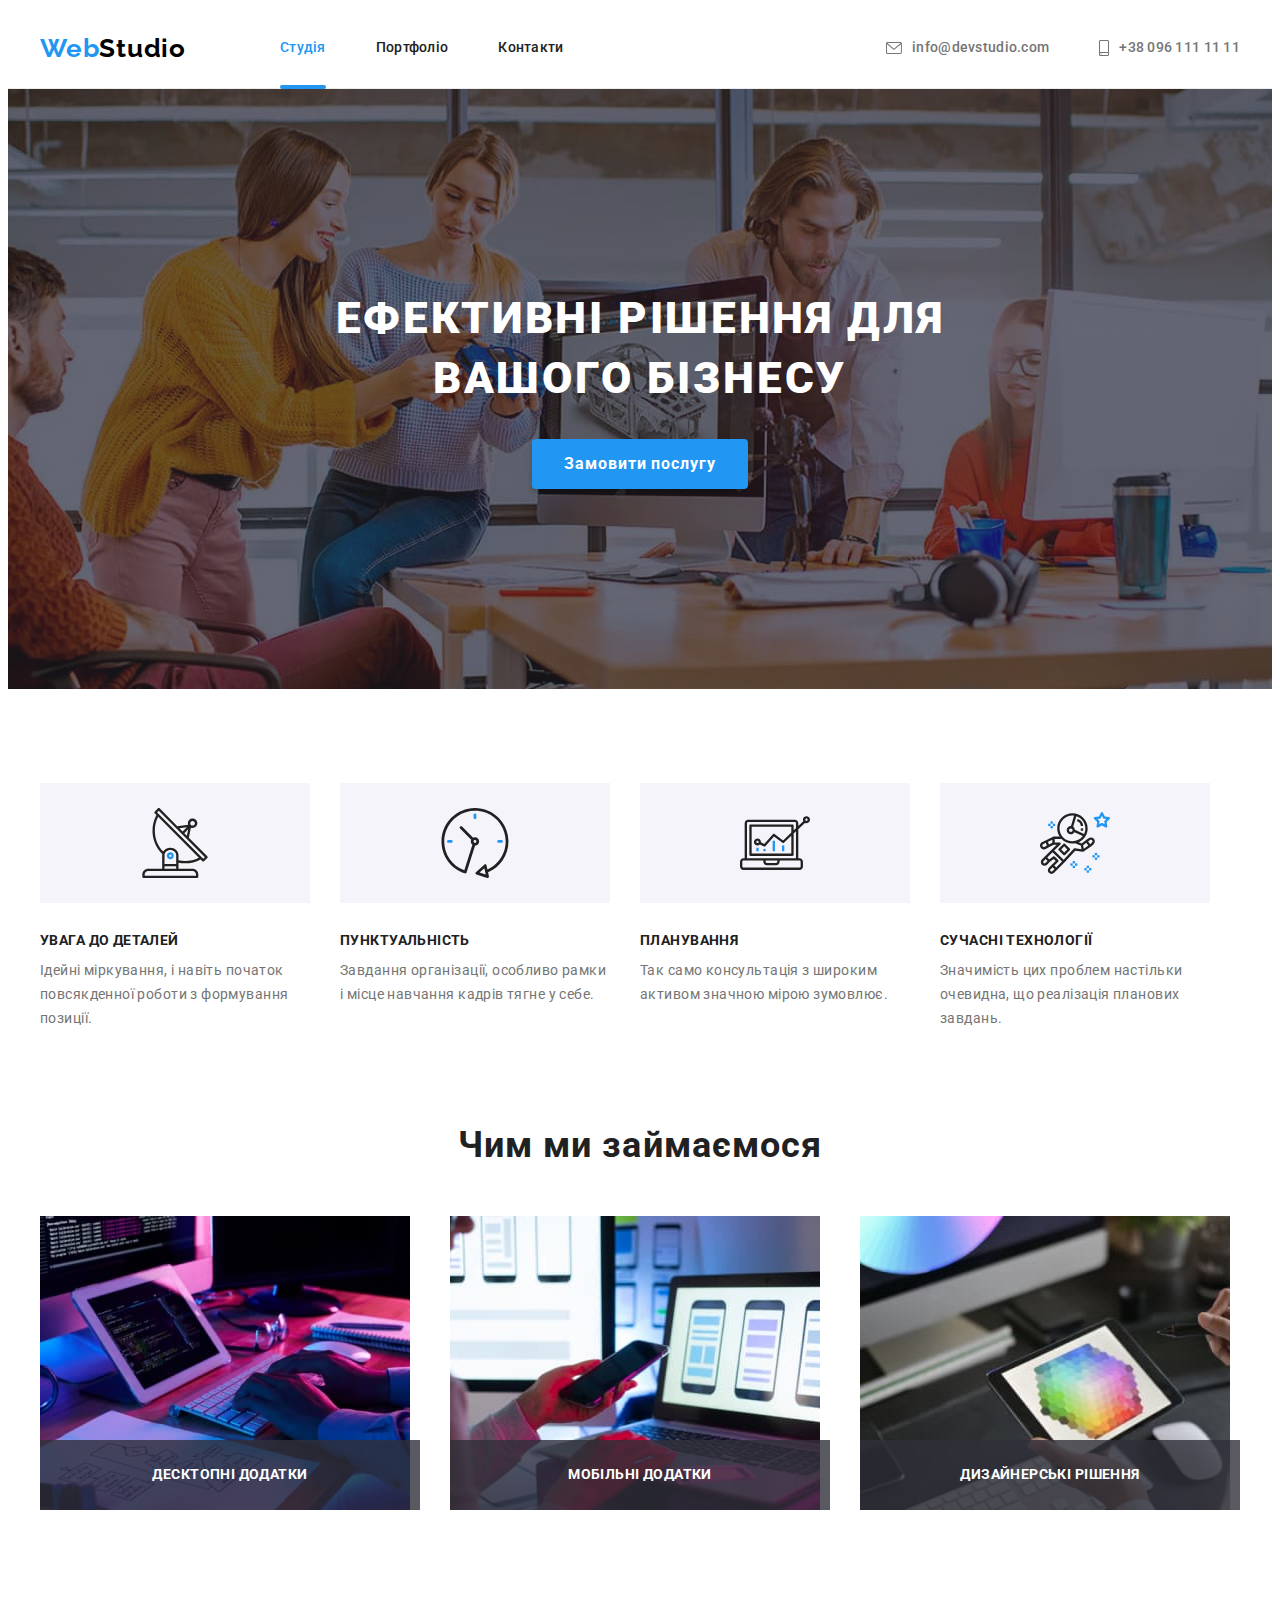
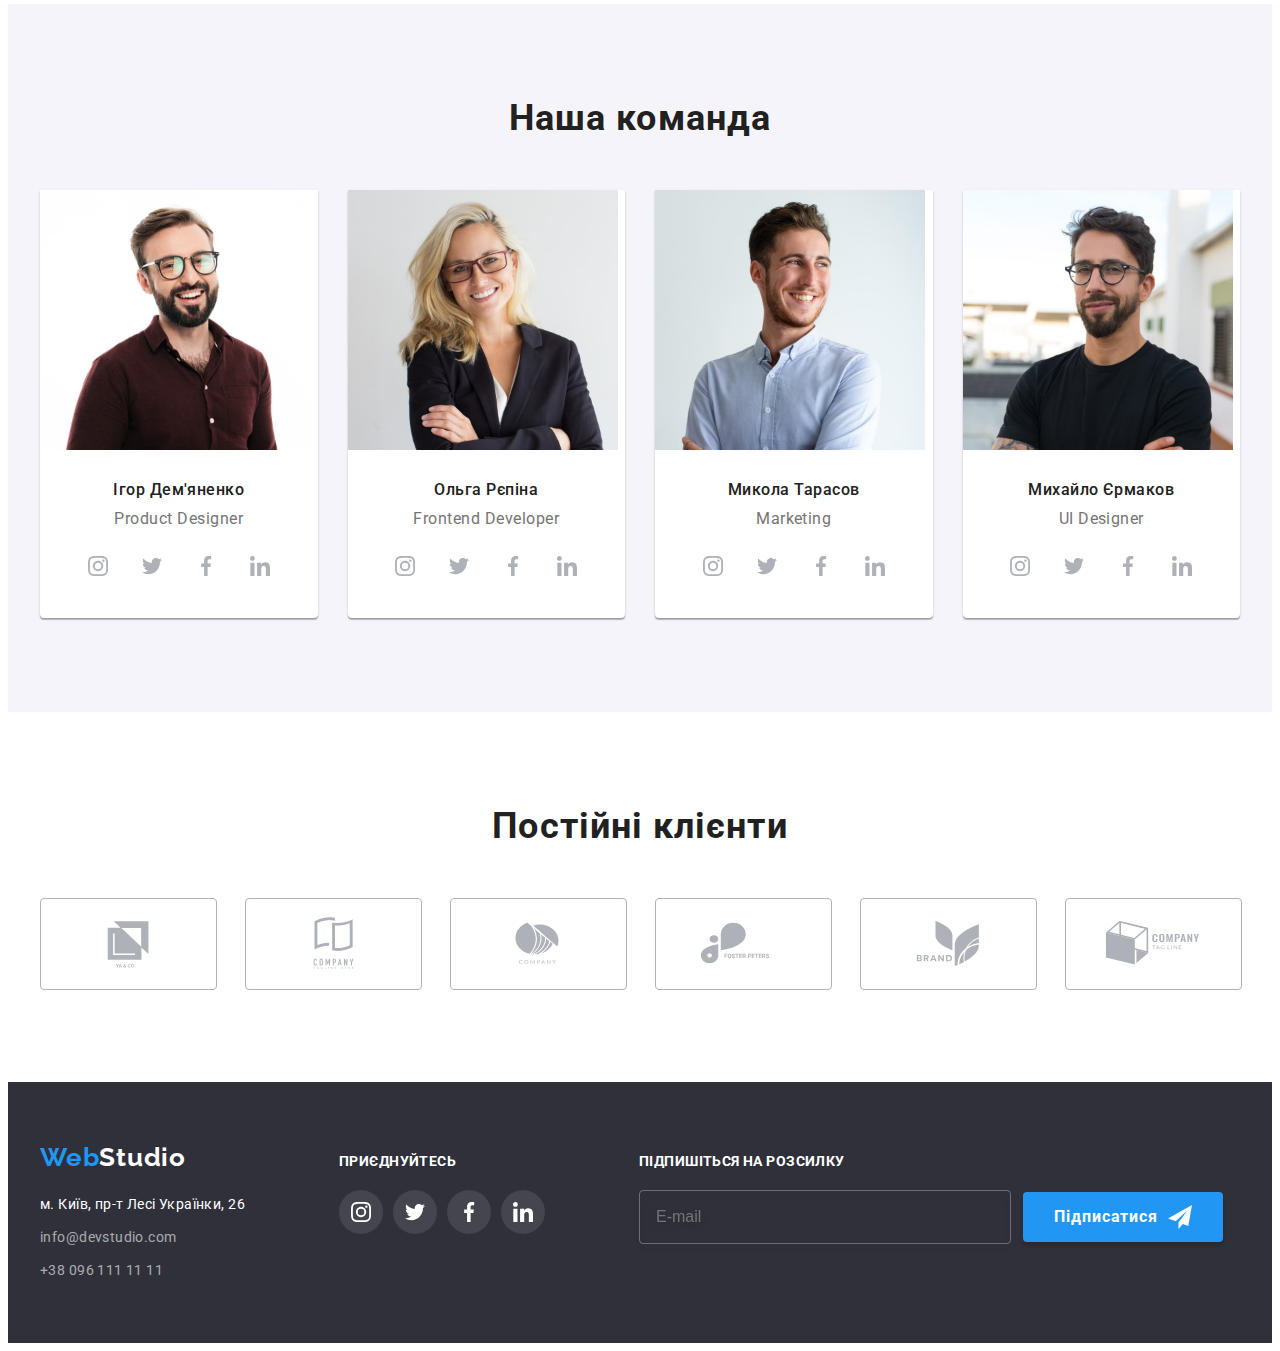
==== index.html @ 75f3b4e8 "start" ====
<!DOCTYPE html>
<html lang="uk">
<head>
    <meta charset="UTF-8">
    <meta http-equiv="X-UA-Compatible" content="IE=edge">
    <meta name="viewport" content="width=device-width, initial-scale=1.0">
    <title>Студія</title>
    <link rel="preconnect" href="https://fonts.googleapis.com">
    <link rel="preconnect" href="https://fonts.gstatic.com" crossorigin>
    <link href="https://fonts.googleapis.com/css2?family=Raleway:wght@700&family=Roboto:wght@400;500;700;900&display=swap" rel="stylesheet">
    <link rel="stylesheet" 
    href="https://cdnjs.cloudflare.com/ajax/libs/modern-normalize/1.1.0/modern-normalize.min.css" 
    integrity="sha512-wpPYUAdjBVSE4KJnH1VR1HeZfpl1ub8YT/NKx4PuQ5NmX2tKuGu6U/JRp5y+Y8XG2tV+wKQpNHVUX03MfMFn9Q==" 
    crossorigin="anonymous" 
    referrerpolicy="no-referrer">
    <!-- <link rel="stylesheet" href="./css/styles.css"> -->
    <link rel="stylesheet" href="./css/main.min.css">
</head>
<body>
    <header class="header">
        <div class="header__container container">
            <a class="header__logo logo link" href="./index.html"><span class="logo--color">Web</span>Studio</a>
            <nav>
                <ul class="navigation list">
                    <li><a class="navigation__link link current" href="./index.html">Студія</a></li>
                    <li><a class="navigation__link link" href="./portfolio.html">Портфоліо</a></li>
                    <li><a class="navigation__link link" href="#">Контакти</a></li>
                </ul>
            </nav>
            <ul class="connect list">
                <li><a class="connect__link link" href="mailto:info@devstudio.com">
                        <svg class="connect__icon" width="16" height="12"> 
                            <use href="./images/icons.svg#icon-envelope"></use> 
                        </svg> 
                    info@devstudio.com
                    </a>
                </li>
                <li><a class="connect__link link" href="tel:+380961111111">
                    <svg class="connect__icon" width="10" height="16"> 
                        <use href="./images/icons.svg#icon-smartphone"></use> 
                    </svg> 
                    +38 096 111 11 11
                    </a>
                </li>
            </ul>
        </div>
    </header>

    <main>
        <section class="hero">
            <div class="container">
                <h1 class="hero__title">Ефективні рішення для вашого бізнесу</h1>
                <button class="hero__btn btn" type="button" data-modal-open>Замовити послугу</button>
                <div class="backdrop is-hidden" data-modal>
                    <div class="modal">
                        <button class="modal__btn-close" type="button" data-modal-close>
                            <svg width="18" height="18"> 
                                <use href="./images/icons.svg#icon-close-black"></use> 
                            </svg>
                        </button>
                        <h3 class="modal__title">Залиште свої дані, ми вам передзвонимо</h3>
                        <form class="form">
                            <div class="form__field">
                                <label class="form__label" for="user-name">
                                    <span>Ім'я</span>
                                </label>
                                <div class="form__wrap">
                                    <input class="form__input" 
                                    name="user-name" 
                                    type="text"
                                    id="user-name"
                                    required>
                                    <svg class="form__icon" width="18" height="18"> 
                                        <use href="./images/icons.svg#icon-person-input"></use> 
                                    </svg>
                                </div>
                            </div>
                           <div class="form__field">
                                <label class="form__label" for="user-tel">
                                    <span>Телефон</span>
                                </label>
                                <div class="form__wrap">
                                    <input class="form__input" 
                                    name="user-tel" 
                                    type="tel"
                                    id="user-tel" 
                                    required>
                                    <svg class="form__icon" width="18" height="18"> 
                                        <use href="./images/icons.svg#icon-phone-input"></use> 
                                    </svg>
                                </div>
                           </div>
                            <div class="form__field">
                                <label class="form__label" for="user-email">
                                    <span>Пошта</span>
                                </label>
                                <div class="form__wrap">
                                    <input class="form__input" 
                                    name="user-email" 
                                    type="email"
                                    id="user-email" 
                                    required>
                                    <svg class="form__icon" width="18" height="18"> 
                                        <use href="./images/icons.svg#icon-email-input"></use> 
                                    </svg>
                                </div>
                            </div>
                            <div>
                                <label class="form__label" for="user-comment">
                                    <span>Коментар</span>
                                </label>
                                <textarea class="form__textarea" 
                                name="user-comment" 
                                id="user-comment"
                                placeholder="Введіть текст"></textarea>
                            </div>
                            <div class="checbox">
                                <input class="checbox__input visually-hidden" 
                                type="checkbox"
                                name="privacy"
                                id="privacy">
                                <label class="checkbox__text" for="privacy">
                                    <span>
                                        <svg width="16" height="15"> 
                                            <use href="./images/icons.svg#icon-check"></use> 
                                        </svg>
                                    </span>
                                    Погоджуюся з розсилкою та приймаю<a class="checkbox__text-link link" href="">Умови договору</a>
                                </label>
                            </div>
                            <button class="form__btn btn" type="submit">Відправити</button>
                        </form>
                    </div>
                </div>
            </div>
        </section>

        <section class="benefits section">
            <div class="container">
                <h2 class="visually-hidden">Наші переваги</h2>
                <ul class="benefits__list list">
                    <li class="benefits__item">
                        <div class="benefits__icon">
                            <svg width="70" height="70"> 
                                <use href="./images/icons.svg#icon-antenna"></use> 
                            </svg>
                        </div>
                        <h3 class="benefits__title">УВАГА ДО ДЕТАЛЕЙ</h3>
                        <p class="benefits__text">Ідейні міркування, і навіть початок повсякденної роботи з формування позиції.</p>
                    </li>
                    <li class="benefits__item">
                       <div class="benefits__icon">
                            <svg width="70" height="70"> 
                                <use href="./images/icons.svg#icon-clock"></use> 
                            </svg>
                       </div>
                        <h3 class="benefits__title">ПУНКТУАЛЬНІСТЬ</h3>
                        <p class="benefits__text">Завдання організації, особливо рамки і місце навчання кадрів тягне у себе.</p>
                    </li>
                    <li class="benefits__item">
                        <div class="benefits__icon">
                            <svg width="70" height="70"> 
                                <use href="./images/icons.svg#icon-diagram"></use> 
                            </svg>
                        </div>
                        <h3 class="benefits__title">ПЛАНУВАННЯ</h3>
                        <p class="benefits__text">Так само консультація з широким активом значною мірою зумовлює.</p>
                    </li>
                    <li class="benefits__item">
                        <div class="benefits__icon">
                            <svg width="70" height="70"> 
                                <use href="./images/icons.svg#icon-astronaut"></use> 
                            </svg>
                        </div>
                        <h3 class="benefits__title">СУЧАСНІ ТЕХНОЛОГІЇ</h3>
                        <p class="benefits__text">Значимість цих проблем настільки очевидна, що реалізація планових завдань.</p>
                    </li>
                </ul>
            </div>
        </section>
 
        <section class="about section">
            <div class="container"> 
                <h2 class="main-title">Чим ми займаємося</h2>
                <ul class="about__list list">
                    <li class="about__item">
                        <div class="about__images">
                            <img src="./images/about-img-1.jpg" alt="Десктопні додатки" width="370" height="294">
                            <h3 class="about__text">Десктопні додатки</h3>
                        </div>
                    </li>
                    <li class="about__item">
                        <div class="about__images">
                            <img src="./images/about-img-2.jpg" alt="Мобільні додатки" width="370" height="294">
                            <h3 class="about__text">Мобільні додатки</h3>
                        </div>
                    </li>
                    <li class="about__item">
                        <div class="about__images">
                            <img src="./images/about-img-3.jpg" alt="Дизайнерські рішення" width="370" height="294">
                            <h3 class="about__text">Дизайнерські рішення</h3>
                        </div>
                    </li>
                </ul>
            </div>
        </section>

        <section class="team section">
            <div class="container">
                <h2 class="main-title">Наша команда</h2>
                <ul class="team__list list">
                    <li class="team__item">
                        <img src="./images/img.jpg" alt="Член команди" width="270" height="260"> 
                        <div class="team__name">
                            <h3 class="team__title">Ігор Дем'яненко</h3> 
                            <p class="team__text">Product Designer</p>
                            <ul class="social list">
                                <li class="social__item">
                                    <a href="" target="_blank" rel="noopener noreferrer nofollow" class="social__link link">
                                        <svg class="social__ikon" width="20" height="20"> 
                                            <use href="./images/icons.svg#icon-instagram"></use> 
                                        </svg>
                                    </a>
                                </li>
                                <li class="social__item">
                                    <a href="" target="_blank" rel="noopener noreferrer nofollow" class="social__link link">
                                        <svg class="social__ikon" width="20" height="20"> 
                                            <use href="./images/icons.svg#icon-twitter"></use> 
                                        </svg> 
                                    </a>
                                </li>
                                <li class="social__item">
                                    <a href="" target="_blank" rel="noopener noreferrer nofollow" class="social__link link">
                                        <svg class="social__ikon" width="20" height="20"> 
                                            <use href="./images/icons.svg#icon-facebook"></use> 
                                        </svg>
                                    </a>
                                </li>
                                <li class="social__item">
                                    <a href="" target="_blank" rel="noopener noreferrer nofollow" class="social__link link">
                                        <svg class="social__ikon" width="20" height="20"> 
                                            <use href="./images/icons.svg#icon-linkedin"></use> 
                                        </svg>
                                    </a>
                                </li>
                            </ul>
                        </div>
                    </li>
                    <li class="team__item">
                        <img src="./images/img2.jpg" alt="Член команди" width="270" height="260"> 
                        <div class="team__name">
                            <h3 class="team__title">Ольга Рєпіна</h3> 
                            <p class="team__text">Frontend Developer</p>
                            <ul class="social list">
                                <li class="social__item">
                                    <a href="" target="_blank" rel="noopener noreferrer nofollow" class="social__link link">
                                        <svg class="social__ikon" width="20" height="20"> 
                                            <use href="./images/icons.svg#icon-instagram"></use> 
                                        </svg>
                                    </a>
                                </li>
                                <li class="social__item">
                                    <a href="" target="_blank" rel="noopener noreferrer nofollow" class="social__link link">
                                        <svg class="social__ikon" width="20" height="20"> 
                                            <use href="./images/icons.svg#icon-twitter"></use> 
                                        </svg> 
                                    </a>
                                </li>
                                <li class="social__item">
                                    <a href="" target="_blank" rel="noopener noreferrer nofollow" class="social__link link">
                                        <svg class="social__ikon" width="20" height="20"> 
                                            <use href="./images/icons.svg#icon-facebook"></use> 
                                        </svg>
                                    </a>
                                </li>
                                <li class="social__item">
                                    <a href="" target="_blank" rel="noopener noreferrer nofollow" class="social__link link">
                                        <svg class="social__ikon" width="20" height="20"> 
                                            <use href="./images/icons.svg#icon-linkedin"></use> 
                                        </svg>
                                    </a>
                                </li>
                            </ul>
                        </div>
                    </li>
                    <li class="team__item">
                        <img src="./images/img3.jpg" alt="Член команди" width="270" height="260"> 
                        <div class="team__name">
                            <h3 class="team__title">Микола Тарасов</h3> 
                            <p class="team__text">Marketing</p>
                            <ul class="social list">
                                <li class="social__item">
                                    <a href="" target="_blank" rel="noopener noreferrer nofollow" class="social__link link">
                                        <svg class="social__ikon" width="20" height="20"> 
                                            <use href="./images/icons.svg#icon-instagram"></use> 
                                        </svg>
                                    </a>
                                </li>
                                <li class="social__item">
                                    <a href="" target="_blank" rel="noopener noreferrer nofollow" class="social__link link">
                                        <svg class="social__ikon" width="20" height="20"> 
                                            <use href="./images/icons.svg#icon-twitter"></use> 
                                        </svg> 
                                    </a>
                                </li>
                                <li class="social__item">
                                    <a href="" target="_blank" rel="noopener noreferrer nofollow" class="social__link link">
                                        <svg class="social__ikon" width="20" height="20"> 
                                            <use href="./images/icons.svg#icon-facebook"></use> 
                                        </svg>
                                    </a>
                                </li>
                                <li class="social__item">
                                    <a href="" target="_blank" rel="noopener noreferrer nofollow" class="social__link link">
                                        <svg class="social__ikon" width="20" height="20"> 
                                            <use href="./images/icons.svg#icon-linkedin"></use> 
                                        </svg>
                                    </a>
                                </li>
                            </ul>
                        </div>
                    </li>
                    <li class="team__item">
                        <img src="./images/img4.jpg" alt="Член команди" width="270" height="260"> 
                        <div class="team__name">
                            <h3 class="team__title">Михайло Єрмаков</h3> 
                            <p class="team__text">UI Designer</p>
                            <ul class="social list">
                                <li class="social__item">
                                    <a href="" target="_blank" rel="noopener noreferrer nofollow" class="social__link link">
                                        <svg class="social__ikon" width="20" height="20"> 
                                            <use href="./images/icons.svg#icon-instagram"></use> 
                                        </svg>
                                    </a>
                                </li>
                                <li class="social__item">
                                    <a href="" target="_blank" rel="noopener noreferrer nofollow" class="social__link link">
                                        <svg class="social__ikon" width="20" height="20"> 
                                            <use href="./images/icons.svg#icon-twitter"></use> 
                                        </svg> 
                                    </a>
                                </li>
                                <li class="social__item">
                                    <a href="" target="_blank" rel="noopener noreferrer nofollow" class="social__link link">
                                        <svg class="social__ikon" width="20" height="20"> 
                                            <use href="./images/icons.svg#icon-facebook"></use> 
                                        </svg>
                                    </a>
                                </li>
                                <li class="social__item">
                                    <a href="" target="_blank" rel="noopener noreferrer nofollow" class="social__link link">
                                        <svg class="social__ikon" width="20" height="20"> 
                                            <use href="./images/icons.svg#icon-linkedin"></use> 
                                        </svg>
                                    </a>
                                </li>
                            </ul>
                        </div>
                    </li>
                </ul>
            </div>
        </section>

        <section class="customer section">
            <div class="container"> 
                <h2 class="main-title">Постійні клієнти</h2>
                <ul class="customer__list list">
                    <li class="customer__item">
                        <a href="" class="customer__link link">
                            <svg class="customer__ikon" width="106" height="60"> 
                                <use href="./images/icons.svg#icon-Logo"></use> 
                            </svg>
                        </a>
                    </li>
                    <li class="customer__item">
                        <a href="" class="customer__link link">
                            <svg class="customer__ikon" width="106" height="60"> 
                                <use href="./images/icons.svg#icon-Logo2"></use> 
                            </svg>
                        </a>
                    </li>
                    <li class="customer__item">
                        <a href="" class="customer__link link">
                            <svg class="customer__ikon" width="106" height="60"> 
                                <use href="./images/icons.svg#icon-Logo3"></use> 
                            </svg>
                        </a>
                    </li>
                    <li class="customer__item">
                        <a href="" class="customer__link link">
                            <svg class="customer__ikon" width="106" height="60"> 
                                <use href="./images/icons.svg#icon-Logo4"></use> 
                            </svg>
                        </a>
                    </li>
                    <li class="customer__item">
                        <a href="" class="customer__link link">
                            <svg class="customer__ikon" width="106" height="60"> 
                                <use href="./images/icons.svg#icon-Logo5"></use> 
                            </svg>   
                        </a>
                    </li>
                    <li class="customer__item">
                        <a href="" class="customer__link link">
                            <svg class="customer__ikon" width="106" height="60"> 
                                <use href="./images/icons.svg#icon-Logo6"></use> 
                            </svg>
                        </a>
                    </li>
                </ul>
            </div>
        </section>
    </main>

    <footer class="footer">
        <div class="container">
          <div class="footer__container">
               <div>
                    <a class="footer__logo logo link" href="index.html"><span class="logo--color">Web</span>Studio</a>
                    <address>
                        <ul class="address list">
                            <li class="address__item"><a class="address__link address__link--white link" href="https://goo.gl/maps/38y7UQBGhoWMTXsQ7" 
                                target="_blank" 
                                rel="noopener noreferrer nofollow">
                                м. Київ, пр-т Лесі Українки, 26
                                </a> </li>
                            <li class="address__item"><a class="address__link link" href="mailto:info@devstudio.com">info@devstudio.com</a></li>
                            <li class="address__item"><a class="address__link link" href="tel:+380961111111">+38 096 111 11 11</a></li>
                        </ul>
                    </address>
               </div>
                <div>
                    <h3 class="footer__title">Приєднуйтесь</h3>
                    <ul class="footer-social list">
                        <li class="footer-social__item">
                            <a href="" target="_blank" rel="noopener noreferrer nofollow" class="footer-social__link link">
                                <svg class="footer-social__ikon" width="20" height="20"> 
                                    <use href="./images/icons.svg#icon-instagram"></use> 
                                </svg>
                            </a>
                        </li>
                        <li class="footer-social__item">
                            <a href="" target="_blank" rel="noopener noreferrer nofollow" class="footer-social__link link">
                                <svg class="footer-social__ikon" width="20" height="20"> 
                                    <use href="./images/icons.svg#icon-twitter"></use> 
                                </svg> 
                            </a>
                        </li>
                        <li class="footer-social__item">
                            <a href="" target="_blank" rel="noopener noreferrer nofollow" class="footer-social__link link">
                                <svg class="footer-social__ikon" width="20" height="20"> 
                                    <use href="./images/icons.svg#icon-facebook"></use> 
                                </svg>
                            </a>
                        </li>
                        <li class="footer-social__item">
                            <a href="" target="_blank" rel="noopener noreferrer nofollow" class="footer-social__link link">
                                <svg class="footer-social__ikon" width="20" height="20"> 
                                    <use href="./images/icons.svg#icon-linkedin"></use> 
                                </svg>
                            </a>
                        </li>
                    </ul>
                </div>
                <div>
                    <h3 class="footer__title">Підпишіться на розсилку</h3>
                    <form class="subscription">
                        <input class="subscription__input" 
                        name="user-email" 
                        type="email" 
                        placeholder="E-mail"
                        required>
                        <button class="subscription__btn btn" type="submit">Підписатися 
                            <svg class="subscription__ikon" width="24" height="24"> 
                                <use href="./images/icons.svg#icon-footer-btn"></use> 
                            </svg>
                        </button>
                    </form>
                </div>
          </div>
        </div>
    </footer>
    <script src="./js/modal.js"></script>
</body>
</html>
---- css/main.min.css ----
:root{--primary-text-color:#757575;--title-text-color:#212121;--dark-background-text-color:#FFFFFF;--accent-color: #2196F3;--contacts-footer-text-color: rgba(255, 255, 255, 0.6);--btn-active-color:#188CE8;--logo-header-color:#000000;--logo-footer-color: #FFFFFF;--primari-background-color:#FFFFFF;--team-background-color: #F5F4FA;--dark-background-color:#2F303A}p,h1,h2,h3,h4,h5,h6{margin:0}ul,ol{margin:0;padding-left:0}address{font-style:normal}img{display:block;max-width:100%;height:auto}body{font-family:"Roboto",sans-serif;color:var(--primary-text-color);background-color:var(--primari-background-color)}.list{list-style:none}.link{text-decoration:none}.visually-hidden{position:absolute;width:1px;height:1px;margin:-1px;border:0;padding:0;white-space:nowrap;-webkit-clip-path:inset(100%);clip-path:inset(100%);clip:rect(0 0 0 0);overflow:hidden}.section{padding-top:94px;padding-bottom:94px}.container{width:1200px;padding-left:15px;padding-right:15px;margin:0 auto}.logo{font-family:"Raleway",sans-serif;font-weight:700;font-size:26px;line-height:1.19;letter-spacing:.03em;color:var(--logo-header-color)}.logo--color{color:var(--accent-color)}.header__logo{color:var(--logo-header-color);margin-right:94px}.footer__logo{color:var(--logo-footer-color);display:block;margin-bottom:20px}button{cursor:pointer}.btn{font-family:inherit;font-weight:700;font-size:16px;line-height:1.88;text-align:center;letter-spacing:.06em;color:var(--dark-background-text-color);background-color:var(--accent-color);box-shadow:0px 4px 4px rgba(0,0,0,.15);border:0;border-radius:4px;transition:background-color 250ms cubic-bezier(0.4, 0, 0.2, 1)}.btn:hover,.btn:focus{background-color:var(--btn-active-color)}.hero__btn{min-width:216px;padding:10px 32px}.form__btn{min-width:200px;padding:10px 52px;display:block;margin:0 auto}.subscription__btn{display:flex;justify-content:center;align-items:center;gap:10px;width:200px;height:50px;padding:10px 28px}.main-title{font-size:36px;line-height:1.16;text-align:center;letter-spacing:.03em;color:var(--title-text-color);margin-bottom:50px}.header{background-color:var(--primari-background-color);border-bottom:1px solid #ececec}.header__container{display:flex;align-items:center}.navigation{display:flex;align-items:center;gap:50px}.navigation .current{color:var(--accent-color);position:relative}.navigation .current::after{content:"";position:absolute;bottom:-1px;left:0;width:100%;height:4px;border-radius:2px;background-color:var(--accent-color)}.navigation__link{font-weight:500;font-size:14px;line-height:1.14;letter-spacing:.02em;color:var(--title-text-color);padding-top:32px;padding-bottom:32px;display:block;transition:color 250ms cubic-bezier(0.4, 0, 0.2, 1)}.navigation__link:hover,.navigation__link:focus{color:var(--accent-color)}.connect{display:flex;margin-left:auto;gap:50px}.connect__link{font-weight:500;font-size:14px;line-height:1.14;letter-spacing:.02em;color:var(--primary-text-color);padding-top:32px;padding-bottom:32px;display:flex;align-items:center;transition:color 250ms cubic-bezier(0.4, 0, 0.2, 1)}.connect__link:hover,.connect__link:focus{color:var(--accent-color)}.connect__icon{fill:currentColor;margin-right:10px}.hero{background-color:#c4c4c4;background-image:linear-gradient(rgba(47, 48, 58, 0.4), rgba(47, 48, 58, 0.4)),url(../images/Image-background.jpg);background-repeat:no-repeat;background-position:center;background-size:cover;max-width:1600px;margin:0 auto;padding-top:200px;padding-bottom:200px;text-align:center}.hero__title{font-weight:900;font-size:44px;line-height:1.36;text-align:center;letter-spacing:.06em;text-transform:uppercase;color:var(--dark-background-text-color);max-width:696px;margin:0 auto 30px auto}.backdrop{position:fixed;top:0;left:0;width:100%;height:100%;background-color:rgba(0,0,0,.2);transition:opacity 300ms linear,visibility 300ms linear;z-index:1}.backdrop.is-hidden{opacity:0;visibility:hidden;pointer-events:none}.modal{position:absolute;top:50%;left:50%;min-height:581px;width:528px;padding:40px;background-color:var(--primari-background-color);text-align:left;border-radius:4px;box-shadow:0px 1px 3px rgba(0,0,0,.12),0px 1px 1px rgba(0,0,0,.14),0px 2px 1px rgba(0,0,0,.2);transform:translate(-50%, -50%) scale(1);transition:transform 300ms linear}.backdrop.is-hidden .modal{transform:translate(-50%, -50%) scale(0)}.modal__btn-close{width:30px;height:30px;background-color:rgba(0,0,0,0);border:1px solid rgba(0,0,0,.1);border-radius:50%;position:absolute;top:8px;right:8px;display:flex;align-items:center;justify-content:center;cursor:pointer}.modal__btn-close:hover,.modal__btn-close:focus{fill:var(--accent-color)}.modal__title{font-size:20px;line-height:1.15;text-align:center;letter-spacing:.03em;color:var(--title-text-color);margin-bottom:12px}.form__field{margin-bottom:10px}.form__input{width:100%;height:40px;border:1px solid rgba(33,33,33,.2);border-radius:4px;color:var(--primary-text-color);font-size:14px;padding-left:42px;outline:rgba(0,0,0,0);transition:border-color 250ms cubic-bezier(0.4, 0, 0.2, 1),color 250ms cubic-bezier(0.4, 0, 0.2, 1)}.form__input:focus,.form__input:hover{border-color:var(--accent-color)}.form__wrap{position:relative}.form__icon{position:absolute;left:12px;top:50%;transform:translateY(-50%);color:#000;fill:currentColor}.form__input:focus+.form__icon,.form__input:hover+.form__icon{color:var(--accent-color)}.form__label{display:block;margin-bottom:4px;font-size:12px;line-height:1.16;letter-spacing:.01em;color:var(--primary-text-color)}.form__textarea{width:100%;height:120px;padding:12px 16px;resize:none;display:block;border:1px solid rgba(33,33,33,.2);border-radius:4px}.form__textarea::-moz-placeholder{font-size:12px;line-height:1.16;letter-spacing:.01em;color:var(--primary-text-color)}.form__textarea:-ms-input-placeholder{font-size:12px;line-height:1.16;letter-spacing:.01em;color:var(--primary-text-color)}.form__textarea::placeholder{font-size:12px;line-height:1.16;letter-spacing:.01em;color:var(--primary-text-color)}.checbox{margin-top:20px;margin-bottom:30px;display:flex;align-items:center;justify-content:center}.checkbox__text{font-size:14px;line-height:1.71;letter-spacing:.03em;color:var(--primary-text-color);display:flex;align-items:center}.checkbox__text span{width:16px;height:15px;border:2px solid #212121;border-radius:3px;margin-right:5px;display:flex;align-items:center;justify-content:center;fill:rgba(0,0,0,0);transition:border-color 250ms cubic-bezier(0.4, 0, 0.2, 1)}.checbox__input:checked+.checkbox__text span{background-color:var(--accent-color);border-color:rgba(0,0,0,0);fill:var(--dark-background-text-color)}.checbox__input:focus+.checkbox__text span,.checbox__input:hover+.checkbox__text span{border-color:var(--accent-color)}.checkbox__text-link{color:var(--accent-color);text-decoration:underline}.benefits{background-color:var(--primari-background-color);padding-bottom:0}.benefits__list{display:flex;gap:30px}.benefits__item{width:270px}.benefits__icon{width:100%;height:120px;margin-bottom:30px;display:flex;align-items:center;justify-content:center;background-color:#f5f4fa}.benefits__title{font-size:14px;line-height:1.14;letter-spacing:.03em;text-transform:uppercase;color:var(--title-text-color);margin-bottom:10px}.benefits__text{font-size:14px;line-height:1.71;letter-spacing:.03em;color:var(--primary-text-color)}.about{background-color:var(--primari-background-color)}.about__list{display:flex;gap:30px}.about__item{width:calc((100% - 60px)/3)}.about__images{position:relative}.about__text{position:absolute;bottom:0;width:100%;height:70px;font-size:14px;line-height:1.14;letter-spacing:.03em;text-transform:uppercase;color:var(--dark-background-text-color);background-color:rgba(47,48,58,.8);display:flex;align-items:center;justify-content:center}.team{background-color:var(--team-background-color)}.team__list{display:flex;gap:30px}.team__item{background-color:var(--primari-background-color);width:calc((100% - 90px)/4);box-shadow:0px 1px 3px rgba(0,0,0,.12),0px 1px 1px rgba(0,0,0,.14),0px 2px 1px rgba(0,0,0,.2);border-radius:0px 0px 4px 4px}.team__name{padding-top:30px;padding-bottom:30px}.team__title{font-weight:500;font-size:16px;line-height:1.19;text-align:center;letter-spacing:.03em;color:var(--title-text-color);margin-bottom:10px}.team__text{font-size:16px;line-height:1.19;text-align:center;letter-spacing:.03em;color:var(--primary-text-color);margin-bottom:16px}.social{display:flex;justify-content:center;gap:10px}.social__item{width:44px;height:44px}.social__link{width:100%;height:100%;border-radius:50%;display:flex;align-items:center;justify-content:center;color:#afb1b8;transition:color 250ms cubic-bezier(0.4, 0, 0.2, 1),background-color 250ms cubic-bezier(0.4, 0, 0.2, 1)}.social__link:hover,.social__link:focus{background-color:var(--accent-color);color:var(--dark-background-text-color)}.social__ikon{fill:currentColor}.customer__list{display:flex;justify-content:center;gap:30px}.customer__item{width:calc((100% - 150px)/6);height:90px}.customer__link{width:100%;height:100%;border:1px solid #afb1b8;border-radius:4px;display:flex;align-items:center;justify-content:center;color:#afb1b8;transition:color 250ms cubic-bezier(0.4, 0, 0.2, 1),border-color 250ms cubic-bezier(0.4, 0, 0.2, 1)}.customer__link:hover,.customer__link:focus{color:var(--accent-color);border-color:var(--accent-color)}.customer__ikon{fill:currentColor}.footer{background-color:var(--dark-background-color);padding-top:60px;padding-bottom:60px}.footer__container{display:flex;gap:94px;align-items:baseline}.address__item:not(:last-child){margin-bottom:9px}.address__link{font-style:normal;font-size:14px;line-height:1.71;letter-spacing:.03em;color:var(--contacts-footer-text-color);transition:color 250ms cubic-bezier(0.4, 0, 0.2, 1)}.address__link:hover,.address__link:focus{color:var(--accent-color)}.address__link--white{color:var(--dark-background-text-color)}.footer__title{font-family:"Roboto";font-style:normal;font-weight:700;font-size:14px;line-height:1.14;letter-spacing:.03em;text-transform:uppercase;color:var(--dark-background-text-color);margin-bottom:20px}.footer-social{display:flex;justify-content:center;gap:10px}.footer-social__item{width:44px;height:44px}.footer-social__link{width:100%;height:100%;border-radius:50%;display:flex;align-items:center;justify-content:center;background-color:rgba(255,255,255,.1);transition:background-color 250ms cubic-bezier(0.4, 0, 0.2, 1)}.footer-social__link:hover,.footer-social__link:focus{background-color:var(--accent-color)}.footer-social__ikon{fill:var(--dark-background-text-color)}.subscription{display:flex;align-items:center;justify-content:center;gap:12px}.subscription__input{width:352px;height:50px;padding-left:16px;border:1px solid rgba(255,255,255,.3);filter:drop-shadow(0px 4px 4px rgba(0, 0, 0, 0.15));border-radius:4px;color:var(--primary-text-color);background-color:rgba(0,0,0,0);font-size:16px;outline:rgba(0,0,0,0)}.subscription__ikon{fill:var(--dark-background-text-color)}.portfolio{background-color:var(--primari-background-color)}.filter{display:flex;justify-content:center;gap:8px;margin-bottom:50px}.filter__btn{font-family:inherit;font-weight:500;font-size:16px;line-height:1.62;text-align:center;letter-spacing:.03em;color:var(--title-text-color);cursor:pointer;background-color:var(--team-background-color);height:38px;padding:6px 22px;border:0;border-radius:4px;transition:color 250ms cubic-bezier(0.4, 0, 0.2, 1),background-color 250ms cubic-bezier(0.4, 0, 0.2, 1),box-shadow 250ms cubic-bezier(0.4, 0, 0.2, 1)}.filter__btn:hover,.filter__btn:focus{color:var(--dark-background-text-color);background-color:var(--accent-color);box-shadow:0px 3px 1px rgba(0,0,0,.1),0px 1px 2px rgba(0,0,0,.08),0px 2px 2px rgba(0,0,0,.12)}.gallery{display:flex;gap:30px;flex-wrap:wrap}.gallery__item{width:calc((100% - 60px)/3)}.gallery__link{display:block;transition:box-shadow 250ms cubic-bezier(0.4, 0, 0.2, 1)}.gallery__link:focus,.gallery__link:hover{box-shadow:0px 1px 1px rgba(0,0,0,.12),0px 4px 4px rgba(0,0,0,.06),1px 4px 6px rgba(0,0,0,.16)}.gallery__img{position:relative;overflow:hidden}.gallery__caption{position:absolute;top:0;width:100%;height:100%;padding:63px 24px;color:var(--dark-background-text-color);font-weight:400;font-size:18px;line-height:1.56;letter-spacing:.03em;background-color:rgba(33,150,243,.9);overflow:auto;transform:translateY(100%);transition:transform 300ms linear}.gallery__link:hover .gallery__caption,.gallery__link:focus .gallery__caption{transform:translateY(0)}.gallery__name{padding:20px 24px;border-right:1px solid #eee;border-bottom:1px solid #eee;border-left:1px solid #eee}.gallery__title{font-size:18px;line-height:2;letter-spacing:.06em;color:var(--title-text-color);margin-bottom:4px}.gallery__text{font-size:16px;line-height:1.88;letter-spacing:.03em;color:var(--primary-text-color)}/*# sourceMappingURL=main.min.css.map */
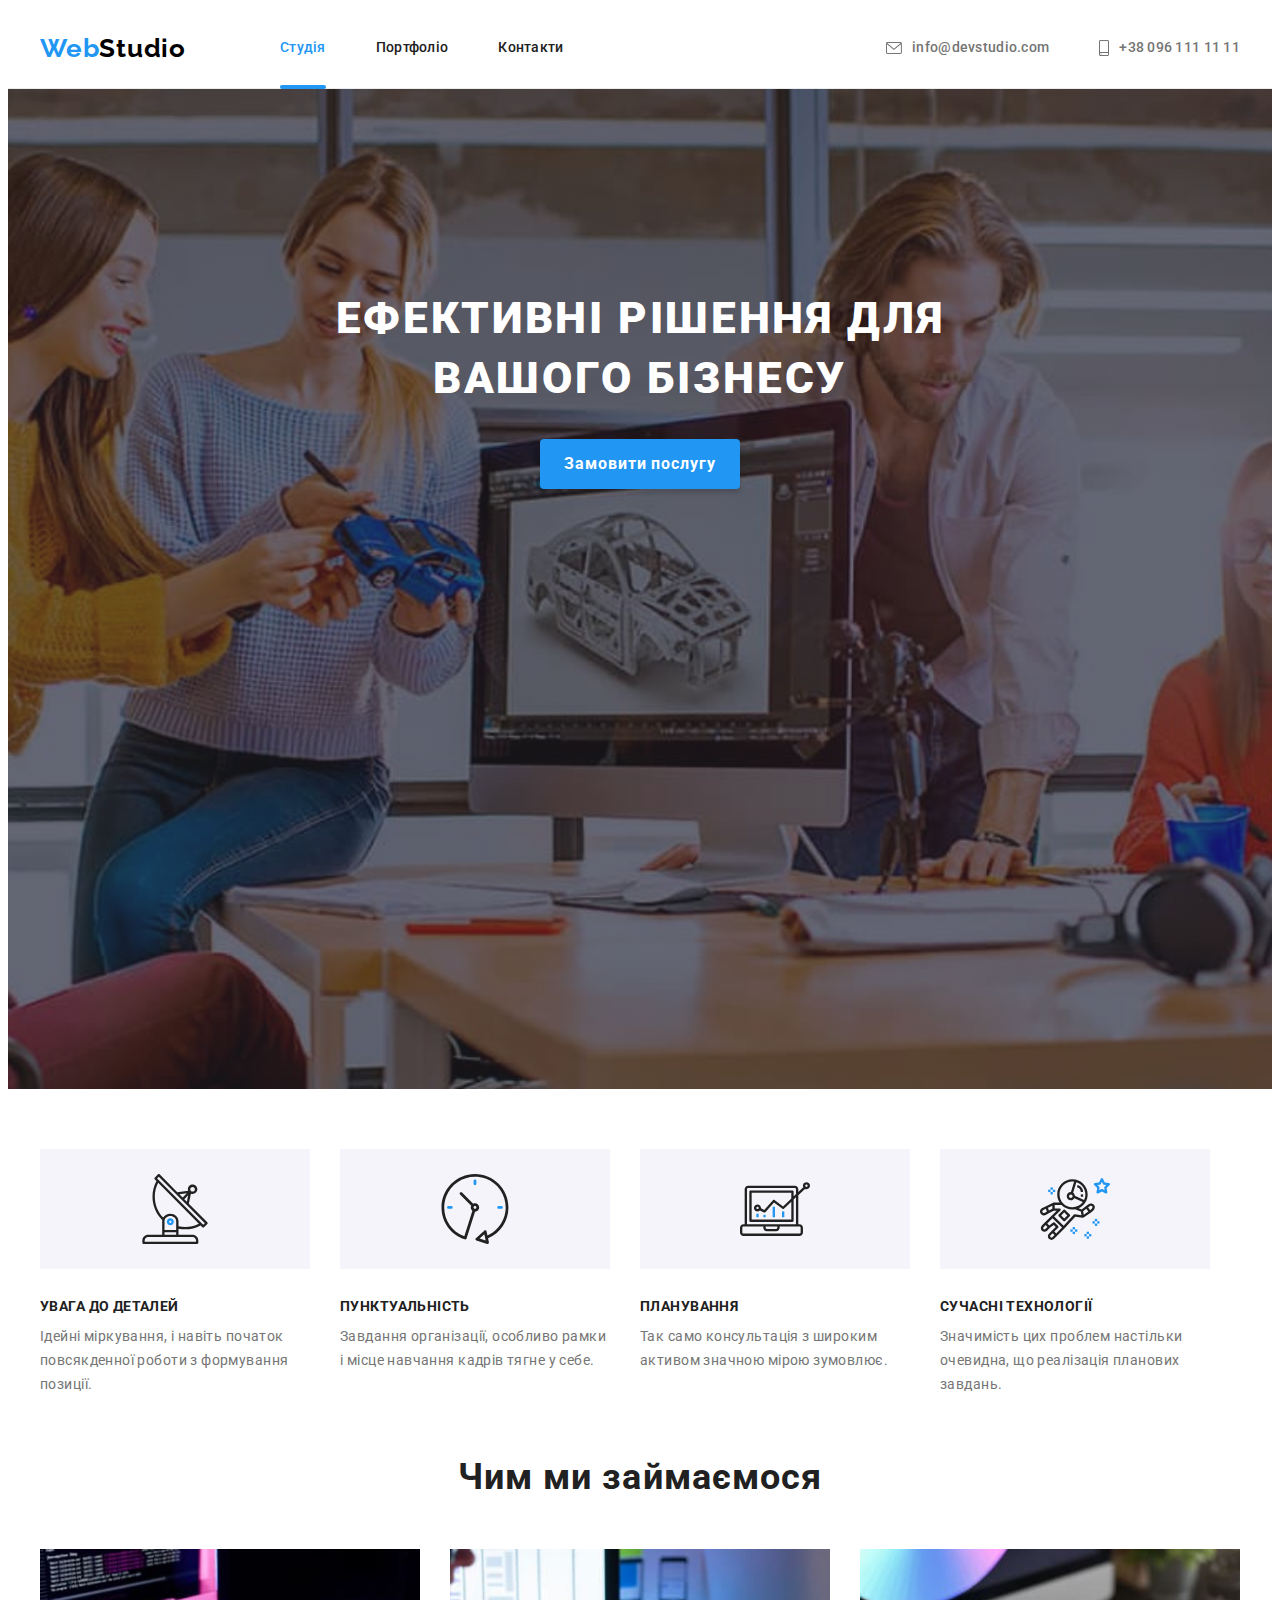
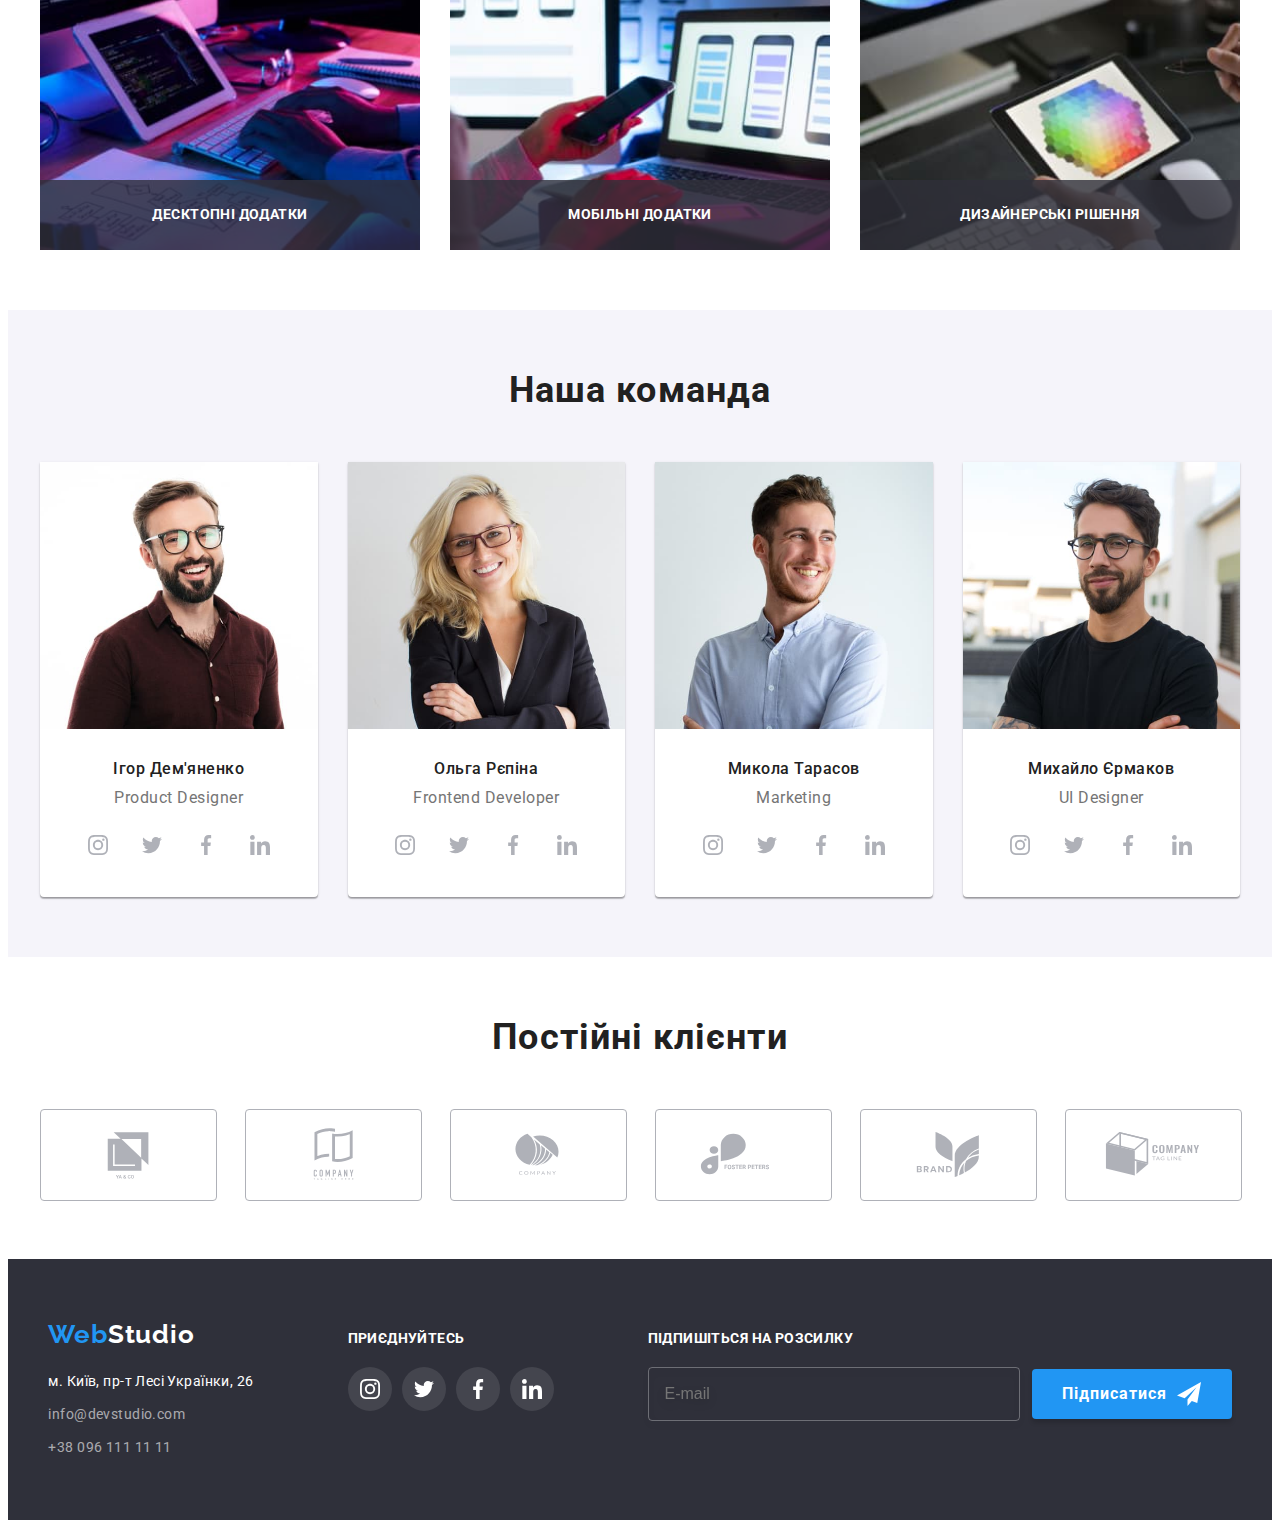
==== commit ed448bb3: "work" ====
--- a/index.html
+++ b/index.html
@@ -44,11 +44,66 @@
                 </li>
             </ul>
         </div>
+        
+        <button class="menu--open" type="button" data-menu-open>
+            <svg class="" width="22" height="16"> 
+                <use href="./images/icons.svg#icon-menu"></use> 
+            </svg>
+        </button>
+        <div class="mob-menu is-hidden" data-menu>
+            <div class="conteiner">
+                <div>
+                    <button class="menu--close" type="button" data-menu-close>
+                        <svg width="18" height="18"> 
+                            <use href="./images/icons.svg#icon-close-black"></use> 
+                        </svg>
+                    </button>
+                    <ul class="mob-navigation list">
+                        <li class="mob-navigation__item"><a class="mob-navigation__link link current" href="./index.html">Студія</a></li>
+                        <li class="mob-navigation__item"><a class="mob-navigation__link link" href="./portfolio.html">Портфоліо</a></li>
+                        <li class="mob-navigation__item"><a class="mob-navigation__link link" href="#">Контакти</a></li>
+                    </ul>
+                </div>
+                <div>
+                    <div class="mob-connect list">
+                        <a class="mob-connect__tel link" href="tel:+380961111111">
+                            +38 096 111 11 11
+                        </a>
+                        <a class="mob-connect__email link" href="mailto:info@devstudio.com">
+                            info@devstudio.com
+                        </a>
+                    </div>
+                    <ul class="mob-social list">
+                        <li class="mob-social__item">
+                            <a href="" target="_blank" rel="noopener noreferrer nofollow" class="mob-social__link link">
+                                Instagram
+                            </a>
+                        </li>
+                        <li class="mob-social__item">
+                            <a href="" target="_blank" rel="noopener noreferrer nofollow" class="mob-social__link link">
+                                Twitter
+                            </a>
+                        </li>
+                        <li class="mob-social__item">
+                            <a href="" target="_blank" rel="noopener noreferrer nofollow" class="mob-social__link link">
+                                Facebook
+                            </a>
+                        </li>
+                        <li class="mob-social__item">
+                            <a href="" target="_blank" rel="noopener noreferrer nofollow" class="mob-social__link link">
+                                LinkedIn
+                            </a>
+                        </li>
+                    </ul>
+                </div>
+            </div>
+        </div>
+       
     </header>
 
     <main>
         <section class="hero">
-            <div class="container">
+            <div class="hero__container container">
                 <h1 class="hero__title">Ефективні рішення для вашого бізнесу</h1>
                 <button class="hero__btn btn" type="button" data-modal-open>Замовити послугу</button>
                 <div class="backdrop is-hidden" data-modal>
@@ -210,7 +265,15 @@
                 <h2 class="main-title">Наша команда</h2>
                 <ul class="team__list list">
                     <li class="team__item">
-                        <img src="./images/img.jpg" alt="Член команди" width="270" height="260"> 
+                        <picture>
+                            <source srcset="./images/team1-des.jpg 1px, ./images/team1-des@2x.jpg 2x" 
+                            media="(min-width: 1200px)">
+                            <source srcset="./images/team1-tab.jpg 1px, ./images/team1-tab@2x.jpg 2x" 
+                            media="(min-width: 768px")>
+                            <source srcset="./images/team1-mob.jpg 1px, ./images/team1-mob@2x.jpg 2x" 
+                            media="(min-width: 480px")>
+                            <img src="./images/team1-des.jpg" alt="Член команди">
+                        </picture>
                         <div class="team__name">
                             <h3 class="team__title">Ігор Дем'яненко</h3> 
                             <p class="team__text">Product Designer</p>
@@ -247,7 +310,15 @@
                         </div>
                     </li>
                     <li class="team__item">
-                        <img src="./images/img2.jpg" alt="Член команди" width="270" height="260"> 
+                        <picture>
+                            <source srcset="./images/team2-des.jpg 1px, ./images/team2-des@2x.jpg 2x" 
+                            media="(min-width: 1200px)">
+                            <source srcset="./images/team2-tab.jpg 1px, ./images/team2-tab@2x.jpg 2x" 
+                            media="(min-width: 768px")>
+                            <source srcset="./images/team2-mob.jpg 1px, ./images/team2-mob@2x.jpg 2x" 
+                            media="(min-width: 480px")>
+                            <img src="./images/team2-des.jpg" alt="Член команди">
+                        </picture>
                         <div class="team__name">
                             <h3 class="team__title">Ольга Рєпіна</h3> 
                             <p class="team__text">Frontend Developer</p>
@@ -284,7 +355,15 @@
                         </div>
                     </li>
                     <li class="team__item">
-                        <img src="./images/img3.jpg" alt="Член команди" width="270" height="260"> 
+                        <picture>
+                            <source srcset="./images/team3-des.jpg 1px, ./images/team3-des@2x.jpg 2x" 
+                            media="(min-width: 1200px)">
+                            <source srcset="./images/team3-tab.jpg 1px, ./images/team3-tab@2x.jpg 2x" 
+                            media="(min-width: 768px")>
+                            <source srcset="./images/team3-mob.jpg 1px, ./images/team3-mob@2x.jpg 2x" 
+                            media="(min-width: 480px")>
+                            <img src="./images/team3-des.jpg" alt="Член команди"> 
+                        </picture>
                         <div class="team__name">
                             <h3 class="team__title">Микола Тарасов</h3> 
                             <p class="team__text">Marketing</p>
@@ -321,7 +400,15 @@
                         </div>
                     </li>
                     <li class="team__item">
-                        <img src="./images/img4.jpg" alt="Член команди" width="270" height="260"> 
+                        <picture>
+                            <source srcset="./images/team4-des.jpg 1px, ./images/team4-des@2x.jpg 2x" 
+                            media="(min-width: 1200px)">
+                            <source srcset="./images/team4-tab.jpg 1px, ./images/team4-tab@2x.jpg 2x" 
+                            media="(min-width: 768px")>
+                            <source srcset="./images/team4-mob.jpg 1px, ./images/team4-mob@2x.jpg 2x" 
+                            media="(min-width: 480px")>
+                            <img src="./images/team4-des.jpg" alt="Член команди"> 
+                        </picture>
                         <div class="team__name">
                             <h3 class="team__title">Михайло Єрмаков</h3> 
                             <p class="team__text">UI Designer</p>
@@ -481,5 +568,6 @@
         </div>
     </footer>
     <script src="./js/modal.js"></script>
+    <script src="./js/menu.js"></script>
 </body>
 </html>--- a/css/main.min.css
+++ b/css/main.min.css
@@ -1 +1 @@
-:root{--primary-text-color:#757575;--title-text-color:#212121;--dark-background-text-color:#FFFFFF;--accent-color: #2196F3;--contacts-footer-text-color: rgba(255, 255, 255, 0.6);--btn-active-color:#188CE8;--logo-header-color:#000000;--logo-footer-color: #FFFFFF;--primari-background-color:#FFFFFF;--team-background-color: #F5F4FA;--dark-background-color:#2F303A}p,h1,h2,h3,h4,h5,h6{margin:0}ul,ol{margin:0;padding-left:0}address{font-style:normal}img{display:block;max-width:100%;height:auto}body{font-family:"Roboto",sans-serif;color:var(--primary-text-color);background-color:var(--primari-background-color)}.list{list-style:none}.link{text-decoration:none}.visually-hidden{position:absolute;width:1px;height:1px;margin:-1px;border:0;padding:0;white-space:nowrap;-webkit-clip-path:inset(100%);clip-path:inset(100%);clip:rect(0 0 0 0);overflow:hidden}.section{padding-top:94px;padding-bottom:94px}.container{width:1200px;padding-left:15px;padding-right:15px;margin:0 auto}.logo{font-family:"Raleway",sans-serif;font-weight:700;font-size:26px;line-height:1.19;letter-spacing:.03em;color:var(--logo-header-color)}.logo--color{color:var(--accent-color)}.header__logo{color:var(--logo-header-color);margin-right:94px}.footer__logo{color:var(--logo-footer-color);display:block;margin-bottom:20px}button{cursor:pointer}.btn{font-family:inherit;font-weight:700;font-size:16px;line-height:1.88;text-align:center;letter-spacing:.06em;color:var(--dark-background-text-color);background-color:var(--accent-color);box-shadow:0px 4px 4px rgba(0,0,0,.15);border:0;border-radius:4px;transition:background-color 250ms cubic-bezier(0.4, 0, 0.2, 1)}.btn:hover,.btn:focus{background-color:var(--btn-active-color)}.hero__btn{min-width:216px;padding:10px 32px}.form__btn{min-width:200px;padding:10px 52px;display:block;margin:0 auto}.subscription__btn{display:flex;justify-content:center;align-items:center;gap:10px;width:200px;height:50px;padding:10px 28px}.main-title{font-size:36px;line-height:1.16;text-align:center;letter-spacing:.03em;color:var(--title-text-color);margin-bottom:50px}.header{background-color:var(--primari-background-color);border-bottom:1px solid #ececec}.header__container{display:flex;align-items:center}.navigation{display:flex;align-items:center;gap:50px}.navigation .current{color:var(--accent-color);position:relative}.navigation .current::after{content:"";position:absolute;bottom:-1px;left:0;width:100%;height:4px;border-radius:2px;background-color:var(--accent-color)}.navigation__link{font-weight:500;font-size:14px;line-height:1.14;letter-spacing:.02em;color:var(--title-text-color);padding-top:32px;padding-bottom:32px;display:block;transition:color 250ms cubic-bezier(0.4, 0, 0.2, 1)}.navigation__link:hover,.navigation__link:focus{color:var(--accent-color)}.connect{display:flex;margin-left:auto;gap:50px}.connect__link{font-weight:500;font-size:14px;line-height:1.14;letter-spacing:.02em;color:var(--primary-text-color);padding-top:32px;padding-bottom:32px;display:flex;align-items:center;transition:color 250ms cubic-bezier(0.4, 0, 0.2, 1)}.connect__link:hover,.connect__link:focus{color:var(--accent-color)}.connect__icon{fill:currentColor;margin-right:10px}.hero{background-color:#c4c4c4;background-image:linear-gradient(rgba(47, 48, 58, 0.4), rgba(47, 48, 58, 0.4)),url(../images/Image-background.jpg);background-repeat:no-repeat;background-position:center;background-size:cover;max-width:1600px;margin:0 auto;padding-top:200px;padding-bottom:200px;text-align:center}.hero__title{font-weight:900;font-size:44px;line-height:1.36;text-align:center;letter-spacing:.06em;text-transform:uppercase;color:var(--dark-background-text-color);max-width:696px;margin:0 auto 30px auto}.backdrop{position:fixed;top:0;left:0;width:100%;height:100%;background-color:rgba(0,0,0,.2);transition:opacity 300ms linear,visibility 300ms linear;z-index:1}.backdrop.is-hidden{opacity:0;visibility:hidden;pointer-events:none}.modal{position:absolute;top:50%;left:50%;min-height:581px;width:528px;padding:40px;background-color:var(--primari-background-color);text-align:left;border-radius:4px;box-shadow:0px 1px 3px rgba(0,0,0,.12),0px 1px 1px rgba(0,0,0,.14),0px 2px 1px rgba(0,0,0,.2);transform:translate(-50%, -50%) scale(1);transition:transform 300ms linear}.backdrop.is-hidden .modal{transform:translate(-50%, -50%) scale(0)}.modal__btn-close{width:30px;height:30px;background-color:rgba(0,0,0,0);border:1px solid rgba(0,0,0,.1);border-radius:50%;position:absolute;top:8px;right:8px;display:flex;align-items:center;justify-content:center;cursor:pointer}.modal__btn-close:hover,.modal__btn-close:focus{fill:var(--accent-color)}.modal__title{font-size:20px;line-height:1.15;text-align:center;letter-spacing:.03em;color:var(--title-text-color);margin-bottom:12px}.form__field{margin-bottom:10px}.form__input{width:100%;height:40px;border:1px solid rgba(33,33,33,.2);border-radius:4px;color:var(--primary-text-color);font-size:14px;padding-left:42px;outline:rgba(0,0,0,0);transition:border-color 250ms cubic-bezier(0.4, 0, 0.2, 1),color 250ms cubic-bezier(0.4, 0, 0.2, 1)}.form__input:focus,.form__input:hover{border-color:var(--accent-color)}.form__wrap{position:relative}.form__icon{position:absolute;left:12px;top:50%;transform:translateY(-50%);color:#000;fill:currentColor}.form__input:focus+.form__icon,.form__input:hover+.form__icon{color:var(--accent-color)}.form__label{display:block;margin-bottom:4px;font-size:12px;line-height:1.16;letter-spacing:.01em;color:var(--primary-text-color)}.form__textarea{width:100%;height:120px;padding:12px 16px;resize:none;display:block;border:1px solid rgba(33,33,33,.2);border-radius:4px}.form__textarea::-moz-placeholder{font-size:12px;line-height:1.16;letter-spacing:.01em;color:var(--primary-text-color)}.form__textarea:-ms-input-placeholder{font-size:12px;line-height:1.16;letter-spacing:.01em;color:var(--primary-text-color)}.form__textarea::placeholder{font-size:12px;line-height:1.16;letter-spacing:.01em;color:var(--primary-text-color)}.checbox{margin-top:20px;margin-bottom:30px;display:flex;align-items:center;justify-content:center}.checkbox__text{font-size:14px;line-height:1.71;letter-spacing:.03em;color:var(--primary-text-color);display:flex;align-items:center}.checkbox__text span{width:16px;height:15px;border:2px solid #212121;border-radius:3px;margin-right:5px;display:flex;align-items:center;justify-content:center;fill:rgba(0,0,0,0);transition:border-color 250ms cubic-bezier(0.4, 0, 0.2, 1)}.checbox__input:checked+.checkbox__text span{background-color:var(--accent-color);border-color:rgba(0,0,0,0);fill:var(--dark-background-text-color)}.checbox__input:focus+.checkbox__text span,.checbox__input:hover+.checkbox__text span{border-color:var(--accent-color)}.checkbox__text-link{color:var(--accent-color);text-decoration:underline}.benefits{background-color:var(--primari-background-color);padding-bottom:0}.benefits__list{display:flex;gap:30px}.benefits__item{width:270px}.benefits__icon{width:100%;height:120px;margin-bottom:30px;display:flex;align-items:center;justify-content:center;background-color:#f5f4fa}.benefits__title{font-size:14px;line-height:1.14;letter-spacing:.03em;text-transform:uppercase;color:var(--title-text-color);margin-bottom:10px}.benefits__text{font-size:14px;line-height:1.71;letter-spacing:.03em;color:var(--primary-text-color)}.about{background-color:var(--primari-background-color)}.about__list{display:flex;gap:30px}.about__item{width:calc((100% - 60px)/3)}.about__images{position:relative}.about__text{position:absolute;bottom:0;width:100%;height:70px;font-size:14px;line-height:1.14;letter-spacing:.03em;text-transform:uppercase;color:var(--dark-background-text-color);background-color:rgba(47,48,58,.8);display:flex;align-items:center;justify-content:center}.team{background-color:var(--team-background-color)}.team__list{display:flex;gap:30px}.team__item{background-color:var(--primari-background-color);width:calc((100% - 90px)/4);box-shadow:0px 1px 3px rgba(0,0,0,.12),0px 1px 1px rgba(0,0,0,.14),0px 2px 1px rgba(0,0,0,.2);border-radius:0px 0px 4px 4px}.team__name{padding-top:30px;padding-bottom:30px}.team__title{font-weight:500;font-size:16px;line-height:1.19;text-align:center;letter-spacing:.03em;color:var(--title-text-color);margin-bottom:10px}.team__text{font-size:16px;line-height:1.19;text-align:center;letter-spacing:.03em;color:var(--primary-text-color);margin-bottom:16px}.social{display:flex;justify-content:center;gap:10px}.social__item{width:44px;height:44px}.social__link{width:100%;height:100%;border-radius:50%;display:flex;align-items:center;justify-content:center;color:#afb1b8;transition:color 250ms cubic-bezier(0.4, 0, 0.2, 1),background-color 250ms cubic-bezier(0.4, 0, 0.2, 1)}.social__link:hover,.social__link:focus{background-color:var(--accent-color);color:var(--dark-background-text-color)}.social__ikon{fill:currentColor}.customer__list{display:flex;justify-content:center;gap:30px}.customer__item{width:calc((100% - 150px)/6);height:90px}.customer__link{width:100%;height:100%;border:1px solid #afb1b8;border-radius:4px;display:flex;align-items:center;justify-content:center;color:#afb1b8;transition:color 250ms cubic-bezier(0.4, 0, 0.2, 1),border-color 250ms cubic-bezier(0.4, 0, 0.2, 1)}.customer__link:hover,.customer__link:focus{color:var(--accent-color);border-color:var(--accent-color)}.customer__ikon{fill:currentColor}.footer{background-color:var(--dark-background-color);padding-top:60px;padding-bottom:60px}.footer__container{display:flex;gap:94px;align-items:baseline}.address__item:not(:last-child){margin-bottom:9px}.address__link{font-style:normal;font-size:14px;line-height:1.71;letter-spacing:.03em;color:var(--contacts-footer-text-color);transition:color 250ms cubic-bezier(0.4, 0, 0.2, 1)}.address__link:hover,.address__link:focus{color:var(--accent-color)}.address__link--white{color:var(--dark-background-text-color)}.footer__title{font-family:"Roboto";font-style:normal;font-weight:700;font-size:14px;line-height:1.14;letter-spacing:.03em;text-transform:uppercase;color:var(--dark-background-text-color);margin-bottom:20px}.footer-social{display:flex;justify-content:center;gap:10px}.footer-social__item{width:44px;height:44px}.footer-social__link{width:100%;height:100%;border-radius:50%;display:flex;align-items:center;justify-content:center;background-color:rgba(255,255,255,.1);transition:background-color 250ms cubic-bezier(0.4, 0, 0.2, 1)}.footer-social__link:hover,.footer-social__link:focus{background-color:var(--accent-color)}.footer-social__ikon{fill:var(--dark-background-text-color)}.subscription{display:flex;align-items:center;justify-content:center;gap:12px}.subscription__input{width:352px;height:50px;padding-left:16px;border:1px solid rgba(255,255,255,.3);filter:drop-shadow(0px 4px 4px rgba(0, 0, 0, 0.15));border-radius:4px;color:var(--primary-text-color);background-color:rgba(0,0,0,0);font-size:16px;outline:rgba(0,0,0,0)}.subscription__ikon{fill:var(--dark-background-text-color)}.portfolio{background-color:var(--primari-background-color)}.filter{display:flex;justify-content:center;gap:8px;margin-bottom:50px}.filter__btn{font-family:inherit;font-weight:500;font-size:16px;line-height:1.62;text-align:center;letter-spacing:.03em;color:var(--title-text-color);cursor:pointer;background-color:var(--team-background-color);height:38px;padding:6px 22px;border:0;border-radius:4px;transition:color 250ms cubic-bezier(0.4, 0, 0.2, 1),background-color 250ms cubic-bezier(0.4, 0, 0.2, 1),box-shadow 250ms cubic-bezier(0.4, 0, 0.2, 1)}.filter__btn:hover,.filter__btn:focus{color:var(--dark-background-text-color);background-color:var(--accent-color);box-shadow:0px 3px 1px rgba(0,0,0,.1),0px 1px 2px rgba(0,0,0,.08),0px 2px 2px rgba(0,0,0,.12)}.gallery{display:flex;gap:30px;flex-wrap:wrap}.gallery__item{width:calc((100% - 60px)/3)}.gallery__link{display:block;transition:box-shadow 250ms cubic-bezier(0.4, 0, 0.2, 1)}.gallery__link:focus,.gallery__link:hover{box-shadow:0px 1px 1px rgba(0,0,0,.12),0px 4px 4px rgba(0,0,0,.06),1px 4px 6px rgba(0,0,0,.16)}.gallery__img{position:relative;overflow:hidden}.gallery__caption{position:absolute;top:0;width:100%;height:100%;padding:63px 24px;color:var(--dark-background-text-color);font-weight:400;font-size:18px;line-height:1.56;letter-spacing:.03em;background-color:rgba(33,150,243,.9);overflow:auto;transform:translateY(100%);transition:transform 300ms linear}.gallery__link:hover .gallery__caption,.gallery__link:focus .gallery__caption{transform:translateY(0)}.gallery__name{padding:20px 24px;border-right:1px solid #eee;border-bottom:1px solid #eee;border-left:1px solid #eee}.gallery__title{font-size:18px;line-height:2;letter-spacing:.06em;color:var(--title-text-color);margin-bottom:4px}.gallery__text{font-size:16px;line-height:1.88;letter-spacing:.03em;color:var(--primary-text-color)}/*# sourceMappingURL=main.min.css.map */+:root{--primary-text-color:#757575;--title-text-color:#212121;--dark-background-text-color:#FFFFFF;--accent-color: #2196F3;--contacts-footer-text-color: rgba(255, 255, 255, 0.6);--btn-active-color:#188CE8;--logo-header-color:#000000;--logo-footer-color: #FFFFFF;--primari-background-color:#FFFFFF;--team-background-color: #F5F4FA;--dark-background-color:#2F303A;--gradient:linear-gradient(rgba(47, 48, 58, 0.4),rgba(47, 48, 58, 0.4))}p,h1,h2,h3,h4,h5,h6{margin:0}ul,ol{margin:0;padding-left:0}address{font-style:normal}img{display:block;width:100%;height:auto}body{font-family:"Roboto",sans-serif;color:var(--primary-text-color);background-color:var(--primari-background-color)}.is-hidden{opacity:0;visibility:hidden;pointer-events:none}.list{list-style:none}.link{text-decoration:none}.visually-hidden{position:absolute;width:1px;height:1px;margin:-1px;border:0;padding:0;white-space:nowrap;-webkit-clip-path:inset(100%);clip-path:inset(100%);clip:rect(0 0 0 0);overflow:hidden}.section{padding-top:60px;padding-bottom:60px}.container{width:100%;padding-left:15px;padding-right:15px;margin:0 auto}@media screen and (min-width: 480px){.container{max-width:480px}}@media screen and (min-width: 768px){.container{max-width:768px}}@media screen and (min-width: 1200px){.container{max-width:1200px}}.logo{font-family:"Raleway",sans-serif;font-weight:700;font-size:24px;line-height:1.16;letter-spacing:.03em;color:var(--logo-header-color)}@media screen and (min-width: 1200px){.logo{font-size:26px;line-height:1.19}}.logo--color{color:var(--accent-color)}.header__logo{color:var(--logo-header-color);padding-top:16px;padding-bottom:16px;margin-right:88px}@media screen and (min-width: 1200px){.header__logo{margin-right:94px}}.footer__logo{color:var(--logo-footer-color);display:block;margin-bottom:20px}button{cursor:pointer}.btn{font-family:inherit;font-weight:700;font-size:16px;line-height:1.88;text-align:center;letter-spacing:.06em;color:var(--dark-background-text-color);background-color:var(--accent-color);box-shadow:0px 4px 4px rgba(0,0,0,.15);border:0;border-radius:4px;transition:background-color 250ms cubic-bezier(0.4, 0, 0.2, 1)}.btn:hover,.btn:focus{background-color:var(--btn-active-color)}.hero__btn{min-width:200px;padding:10px 24px}.form__btn{min-width:200px;padding:10px 52px;display:block;margin:0 auto}.subscription__btn{display:flex;justify-content:center;align-items:center;gap:10px;width:200px;height:50px;padding:10px 28px}.main-title{font-size:28px;line-height:1.14;text-align:center;letter-spacing:.03em;color:var(--title-text-color);margin-bottom:50px}@media screen and (min-width: 1200px){.main-title{font-size:36px;line-height:1.16}}.header{background-color:var(--primari-background-color);border-bottom:1px solid #ececec}.header__container{display:flex;align-items:center}.navigation{display:none}@media screen and (min-width: 768px){.navigation{display:flex;align-items:center;gap:50px}}.navigation .current{color:var(--accent-color);position:relative}.navigation .current::after{content:"";position:absolute;bottom:-1px;left:0;width:100%;height:4px;border-radius:2px;background-color:var(--accent-color)}.navigation__link{font-weight:500;font-size:14px;line-height:1.14;letter-spacing:.02em;color:var(--title-text-color);padding-top:32px;padding-bottom:32px;display:block;transition:color 250ms cubic-bezier(0.4, 0, 0.2, 1)}.navigation__link:hover,.navigation__link:focus{color:var(--accent-color)}.connect{display:none}@media screen and (min-width: 768px){.connect{display:flex;margin-left:94px;gap:10px;flex-wrap:wrap;align-items:center;justify-content:left}}@media screen and (min-width: 1200px){.connect{gap:50px;margin-left:auto}}.connect__link{font-weight:500;font-size:12px;line-height:1.16;letter-spacing:.02em;color:var(--primary-text-color);display:flex;align-items:center;transition:color 250ms cubic-bezier(0.4, 0, 0.2, 1)}.connect__link:hover,.connect__link:focus{color:var(--accent-color)}@media screen and (min-width: 1200px){.connect__link{padding-top:32px;padding-bottom:32px;font-size:14px;line-height:1.14}}.connect__icon{fill:currentColor;margin-right:10px;display:block}.header__btn{margin-left:auto}.menu--open{width:40px;height:40px;background-color:rgba(0,0,0,0);border:0;padding:0;position:absolute;top:10px;right:15px;display:flex;align-items:center;justify-content:center;cursor:pointer;transition:fill 250ms cubic-bezier(0.4, 0, 0.2, 1)}.menu--open:hover,.menu--open:focus{fill:var(--accent-color)}@media screen and (min-width: 768px){.menu--open{display:none}}.mob-menu{width:100vw;height:100vh;background-color:var(--primari-background-color);top:0;position:fixed;z-index:1;padding:40px}.mob-menu>.conteiner{height:100%;display:flex;flex-direction:column;justify-content:space-between;overflow:auto}.menu--close{width:40px;height:40px;background-color:rgba(0,0,0,0);border:0;padding:0;position:absolute;top:10px;right:15px;display:flex;align-items:center;justify-content:center;cursor:pointer;transition:fill 250ms cubic-bezier(0.4, 0, 0.2, 1)}.menu--close:hover,.menu--close:focus{fill:var(--accent-color)}.mob-navigation{display:flex;flex-direction:column;margin-bottom:64px}.mob-navigation__item{display:block}.mob-navigation__link{display:block;font-weight:500;font-size:40px;line-height:1.17px;letter-spacing:.02em;color:#212121;padding-top:32px;padding-bottom:32px;transition:color 250ms cubic-bezier(0.4, 0, 0.2, 1)}.mob-navigation__link:hover,.mob-navigation__link:focus{color:var(--accent-color)}.mob-navigation .current{color:var(--accent-color)}.mob-connect{margin-bottom:64px}.mob-connect__tel{margin-bottom:32px;font-weight:500;font-size:34px;line-height:1.18;letter-spacing:.02em;color:#757575;transition:color 250ms cubic-bezier(0.4, 0, 0.2, 1)}.mob-connect__tel:hover,.mob-connect__tel:focus{color:var(--accent-color)}.mob-connect__email{font-weight:500;font-size:24px;line-height:1.16;letter-spacing:.02em;color:#757575}.mob-connect__email:hover,.mob-connect__email:focus{color:var(--accent-color)}.mob-social{display:flex}.mob-social__link{font-weight:500;font-size:18px;line-height:1.22;letter-spacing:.02em;color:var(--accent-color)}.mob-social__item:not(:last-child){border-right:1px solid rgba(33,33,33,.2);padding-right:10px}.mob-social__item:not(:first-child){padding-left:10px}.hero{background-color:#c4c4c4;background-image:var(--gradient),url(../images/Image-bg-mob.jpg);background-repeat:no-repeat;background-position:center;background-size:cover;height:400px;margin:0 auto;padding-top:118px;padding-bottom:118px;text-align:center}@media(min-device-pixel-ratio: 2),(-webkit-min-device-pixel-ratio: 2),(min-resolution: 192dpi),(min-resolution: 2dppx){.hero .box{background-image:var(--gradient),url(../images/Image-bg-mob@2x.jpg)}}@media screen and (min-width: 768px){.hero{background-image:var(--gradient),url(../images/Image-bg-tab.jpg)}}@media screen and (min-width: 768px)and (min-device-pixel-ratio: 2),screen and (min-width: 768px)and (-webkit-min-device-pixel-ratio: 2),screen and (min-width: 768px)and (min-resolution: 192dpi),screen and (min-width: 768px)and (min-resolution: 2dppx){.hero .box{background-image:var(--gradient),url(../images/Image-bg-tab@2x.jpg)}}@media screen and (min-width: 1200px){.hero{height:600px;padding-top:200px;padding-bottom:200px;background-image:var(--gradient),url(../images/Image-bg-des.jpg);max-width:1600px}}@media screen and (min-width: 1200px)and (min-device-pixel-ratio: 2),screen and (min-width: 1200px)and (-webkit-min-device-pixel-ratio: 2),screen and (min-width: 1200px)and (min-resolution: 192dpi),screen and (min-width: 1200px)and (min-resolution: 2dppx){.hero .box{background-image:var(--gradient),url(../images/Image-bg-des@2x.jpg)}}.hero__container{padding-left:0;padding-right:0}.hero__title{font-weight:900;font-size:26px;line-height:1.62;text-align:center;letter-spacing:.06em;text-transform:uppercase;color:var(--dark-background-text-color);max-width:360px;margin:0 auto 30px auto}@media screen and (min-width: 1200px){.hero__title{max-width:696px;font-size:44px;line-height:1.36}}.backdrop{position:fixed;top:0;left:0;width:100%;height:100%;background-color:rgba(0,0,0,.2);transition:opacity 300ms linear,visibility 300ms linear;z-index:1}.modal{position:absolute;top:50%;left:50%;min-height:581px;width:450px;padding:40px;background-color:var(--primari-background-color);text-align:left;border-radius:4px;box-shadow:0px 1px 3px rgba(0,0,0,.12),0px 1px 1px rgba(0,0,0,.14),0px 2px 1px rgba(0,0,0,.2);transform:translate(-50%, -50%) scale(1);transition:transform 300ms linear}.backdrop.is-hidden .modal{transform:translate(-50%, -50%) scale(0)}@media screen and (min-width: 1200px){.modal{width:528px}}.modal__btn-close{width:30px;height:30px;background-color:rgba(0,0,0,0);border:1px solid rgba(0,0,0,.1);border-radius:50%;position:absolute;top:8px;right:8px;display:flex;align-items:center;justify-content:center;cursor:pointer}.modal__btn-close:hover,.modal__btn-close:focus{fill:var(--accent-color)}.modal__title{font-size:20px;line-height:1.5;text-align:center;letter-spacing:.03em;color:var(--title-text-color);margin-bottom:12px}@media screen and (min-width: 1200px){.modal__title{line-height:1.15}}.form__field{margin-bottom:10px}.form__input{width:100%;height:40px;border:1px solid rgba(33,33,33,.2);border-radius:4px;color:var(--primary-text-color);font-size:14px;padding-left:42px;outline:rgba(0,0,0,0);transition:border-color 250ms cubic-bezier(0.4, 0, 0.2, 1),color 250ms cubic-bezier(0.4, 0, 0.2, 1)}.form__input:focus,.form__input:hover{border-color:var(--accent-color)}.form__wrap{position:relative}.form__icon{position:absolute;left:12px;top:50%;transform:translateY(-50%);color:#000;fill:currentColor}.form__input:focus+.form__icon,.form__input:hover+.form__icon{color:var(--accent-color)}.form__label{display:block;margin-bottom:4px;font-size:12px;line-height:1.16;letter-spacing:.01em;color:var(--primary-text-color)}.form__textarea{width:100%;height:120px;padding:12px 16px;resize:none;display:block;border:1px solid rgba(33,33,33,.2);border-radius:4px}.form__textarea::-moz-placeholder{font-size:12px;line-height:1.16;letter-spacing:.01em;color:var(--primary-text-color)}.form__textarea:-ms-input-placeholder{font-size:12px;line-height:1.16;letter-spacing:.01em;color:var(--primary-text-color)}.form__textarea::placeholder{font-size:12px;line-height:1.16;letter-spacing:.01em;color:var(--primary-text-color)}.checbox{margin-top:20px;margin-bottom:30px;display:flex;align-items:center;justify-content:center;flex-wrap:wrap}.checkbox__text{font-size:12px;line-height:1.16;letter-spacing:.03em;color:var(--primary-text-color);display:flex;align-items:center;justify-content:center}@media screen and (min-width: 1200px){.checkbox__text{font-size:14px;line-height:1.71}}.checkbox__text span{width:16px;height:15px;border:2px solid #212121;border-radius:3px;margin-right:5px;display:flex;align-items:center;justify-content:center;fill:rgba(0,0,0,0);transition:border-color 250ms cubic-bezier(0.4, 0, 0.2, 1)}.checbox__input:checked+.checkbox__text span{background-color:var(--accent-color);border-color:rgba(0,0,0,0);fill:var(--dark-background-text-color)}.checbox__input:focus+.checkbox__text span,.checbox__input:hover+.checkbox__text span{border-color:var(--accent-color)}.checkbox__text-link{color:var(--accent-color);text-decoration:underline}.benefits{background-color:var(--primari-background-color)}.benefits__list{display:flex;gap:30px;flex-wrap:wrap}.benefits__item{width:100%}@media screen and (min-width: 768px){.benefits__item{width:calc((100% - 30px)/2)}}@media screen and (min-width: 1200px){.benefits__item{width:270px}}.benefits__icon{width:100%;height:120px;margin-bottom:30px;display:flex;align-items:center;justify-content:center;background-color:#f5f4fa}.benefits__title{font-size:14px;line-height:1.14;letter-spacing:.03em;text-align:center;text-transform:uppercase;color:var(--title-text-color);margin-bottom:10px}@media screen and (min-width: 768px){.benefits__title{text-align:left}}.benefits__text{font-size:14px;line-height:1.71;letter-spacing:.03em;text-align:center;color:var(--primary-text-color)}@media screen and (min-width: 768px){.benefits__text{text-align:left}}.about{background-color:var(--primari-background-color);padding-top:0}@media screen and (max-width: 1200px){.about{display:none}}.about__list{display:flex;gap:30px}.about__item{width:calc((100% - 60px)/3)}.about__images{position:relative;display:block}.about__text{position:absolute;bottom:0;width:100%;height:70px;font-size:14px;line-height:1.14;letter-spacing:.03em;text-transform:uppercase;color:var(--dark-background-text-color);background-color:rgba(47,48,58,.8);display:flex;align-items:center;justify-content:center}.team{background-color:var(--team-background-color)}.team__list{display:flex;gap:30px;flex-wrap:wrap}.team__item{background-color:var(--primari-background-color);box-shadow:0px 1px 3px rgba(0,0,0,.12),0px 1px 1px rgba(0,0,0,.14),0px 2px 1px rgba(0,0,0,.2);border-radius:0px 0px 4px 4px;width:100%}@media screen and (min-width: 768px){.team__item{width:calc((100% - 30px)/2)}}@media screen and (min-width: 1200px){.team__item{width:calc((100% - 90px)/4)}}.team__name{padding-top:30px;padding-bottom:30px}.team__title{font-weight:500;font-size:16px;line-height:1.19;text-align:center;letter-spacing:.03em;color:var(--title-text-color);margin-bottom:10px}.team__text{font-size:16px;line-height:1.19;text-align:center;letter-spacing:.03em;color:var(--primary-text-color);margin-bottom:16px}.social{display:flex;justify-content:center;gap:10px}.social__item{width:44px;height:44px}.social__link{width:100%;height:100%;border-radius:50%;display:flex;align-items:center;justify-content:center;color:#afb1b8;transition:color 250ms cubic-bezier(0.4, 0, 0.2, 1),background-color 250ms cubic-bezier(0.4, 0, 0.2, 1)}.social__link:hover,.social__link:focus{background-color:var(--accent-color);color:var(--dark-background-text-color)}.social__ikon{fill:currentColor}.customer__list{display:flex;justify-content:center;gap:30px;flex-wrap:wrap}.customer__item{width:calc((100% - 30px)/2);height:90px}@media screen and (min-width: 768px){.customer__item{width:calc((100% - 90px)/3)}}@media screen and (min-width: 1200px){.customer__item{width:calc((100% - 150px)/6)}}.customer__link{width:100%;height:100%;border:1px solid #afb1b8;border-radius:4px;display:flex;align-items:center;justify-content:center;color:#afb1b8;transition:color 250ms cubic-bezier(0.4, 0, 0.2, 1),border-color 250ms cubic-bezier(0.4, 0, 0.2, 1)}.customer__link:hover,.customer__link:focus{color:var(--accent-color);border-color:var(--accent-color)}.customer__ikon{fill:currentColor}.footer{background-color:var(--dark-background-color);padding-top:60px;padding-bottom:60px}.footer__container{display:flex;gap:60px;align-items:center;justify-content:center;align-items:baseline;flex-wrap:wrap;text-align:center}@media screen and (min-width: 1200px){.footer__container{text-align:left;flex-wrap:nowrap;gap:94px}}.address__item:not(:last-child){margin-bottom:9px}.address__link{font-style:normal;font-size:14px;line-height:1.71;letter-spacing:.03em;color:var(--contacts-footer-text-color);transition:color 250ms cubic-bezier(0.4, 0, 0.2, 1)}.address__link:hover,.address__link:focus{color:var(--accent-color)}.address__link--white{color:var(--dark-background-text-color)}.footer__title{font-family:"Roboto";font-style:normal;font-weight:700;font-size:14px;line-height:1.14;letter-spacing:.03em;text-transform:uppercase;color:var(--dark-background-text-color);margin-bottom:20px}.footer-social{display:flex;justify-content:center;gap:10px}.footer-social__item{width:44px;height:44px}.footer-social__link{width:100%;height:100%;border-radius:50%;display:flex;align-items:center;justify-content:center;background-color:rgba(255,255,255,.1);transition:background-color 250ms cubic-bezier(0.4, 0, 0.2, 1)}.footer-social__link:hover,.footer-social__link:focus{background-color:var(--accent-color)}.footer-social__ikon{fill:var(--dark-background-text-color)}.subscription{display:flex;align-items:center;justify-content:center;flex-direction:column;flex-wrap:wrap;gap:20px}@media screen and (min-width: 1200px){.subscription{gap:12px;flex-direction:row}}.subscription__input{width:450px;height:50px;padding-left:16px;border:1px solid rgba(255,255,255,.3);filter:drop-shadow(0px 4px 4px rgba(0, 0, 0, 0.15));border-radius:4px;color:var(--primary-text-color);background-color:rgba(0,0,0,0);font-size:16px;outline:rgba(0,0,0,0)}@media screen and (min-width: 1200px){.subscription__input{width:352px}}.subscription__ikon{fill:var(--dark-background-text-color)}.portfolio{background-color:var(--primari-background-color)}.filter{display:flex;justify-content:center;gap:8px;margin-bottom:50px}.filter__btn{font-family:inherit;font-weight:500;font-size:16px;line-height:1.62;text-align:center;letter-spacing:.03em;color:var(--title-text-color);cursor:pointer;background-color:var(--team-background-color);height:38px;padding:6px 22px;border:0;border-radius:4px;transition:color 250ms cubic-bezier(0.4, 0, 0.2, 1),background-color 250ms cubic-bezier(0.4, 0, 0.2, 1),box-shadow 250ms cubic-bezier(0.4, 0, 0.2, 1)}.filter__btn:hover,.filter__btn:focus{color:var(--dark-background-text-color);background-color:var(--accent-color);box-shadow:0px 3px 1px rgba(0,0,0,.1),0px 1px 2px rgba(0,0,0,.08),0px 2px 2px rgba(0,0,0,.12)}.gallery{display:flex;gap:30px;flex-wrap:wrap}.gallery__item{width:calc((100% - 60px)/3)}.gallery__link{display:block;transition:box-shadow 250ms cubic-bezier(0.4, 0, 0.2, 1)}.gallery__link:focus,.gallery__link:hover{box-shadow:0px 1px 1px rgba(0,0,0,.12),0px 4px 4px rgba(0,0,0,.06),1px 4px 6px rgba(0,0,0,.16)}.gallery__img{position:relative;overflow:hidden}.gallery__caption{position:absolute;top:0;width:100%;height:100%;padding:63px 24px;color:var(--dark-background-text-color);font-weight:400;font-size:18px;line-height:1.56;letter-spacing:.03em;background-color:rgba(33,150,243,.9);overflow:auto;transform:translateY(100%);transition:transform 300ms linear}.gallery__link:hover .gallery__caption,.gallery__link:focus .gallery__caption{transform:translateY(0)}.gallery__name{padding:20px 24px;border-right:1px solid #eee;border-bottom:1px solid #eee;border-left:1px solid #eee}.gallery__title{font-size:18px;line-height:2;letter-spacing:.06em;color:var(--title-text-color);margin-bottom:4px}.gallery__text{font-size:16px;line-height:1.88;letter-spacing:.03em;color:var(--primary-text-color)}/*# sourceMappingURL=main.min.css.map */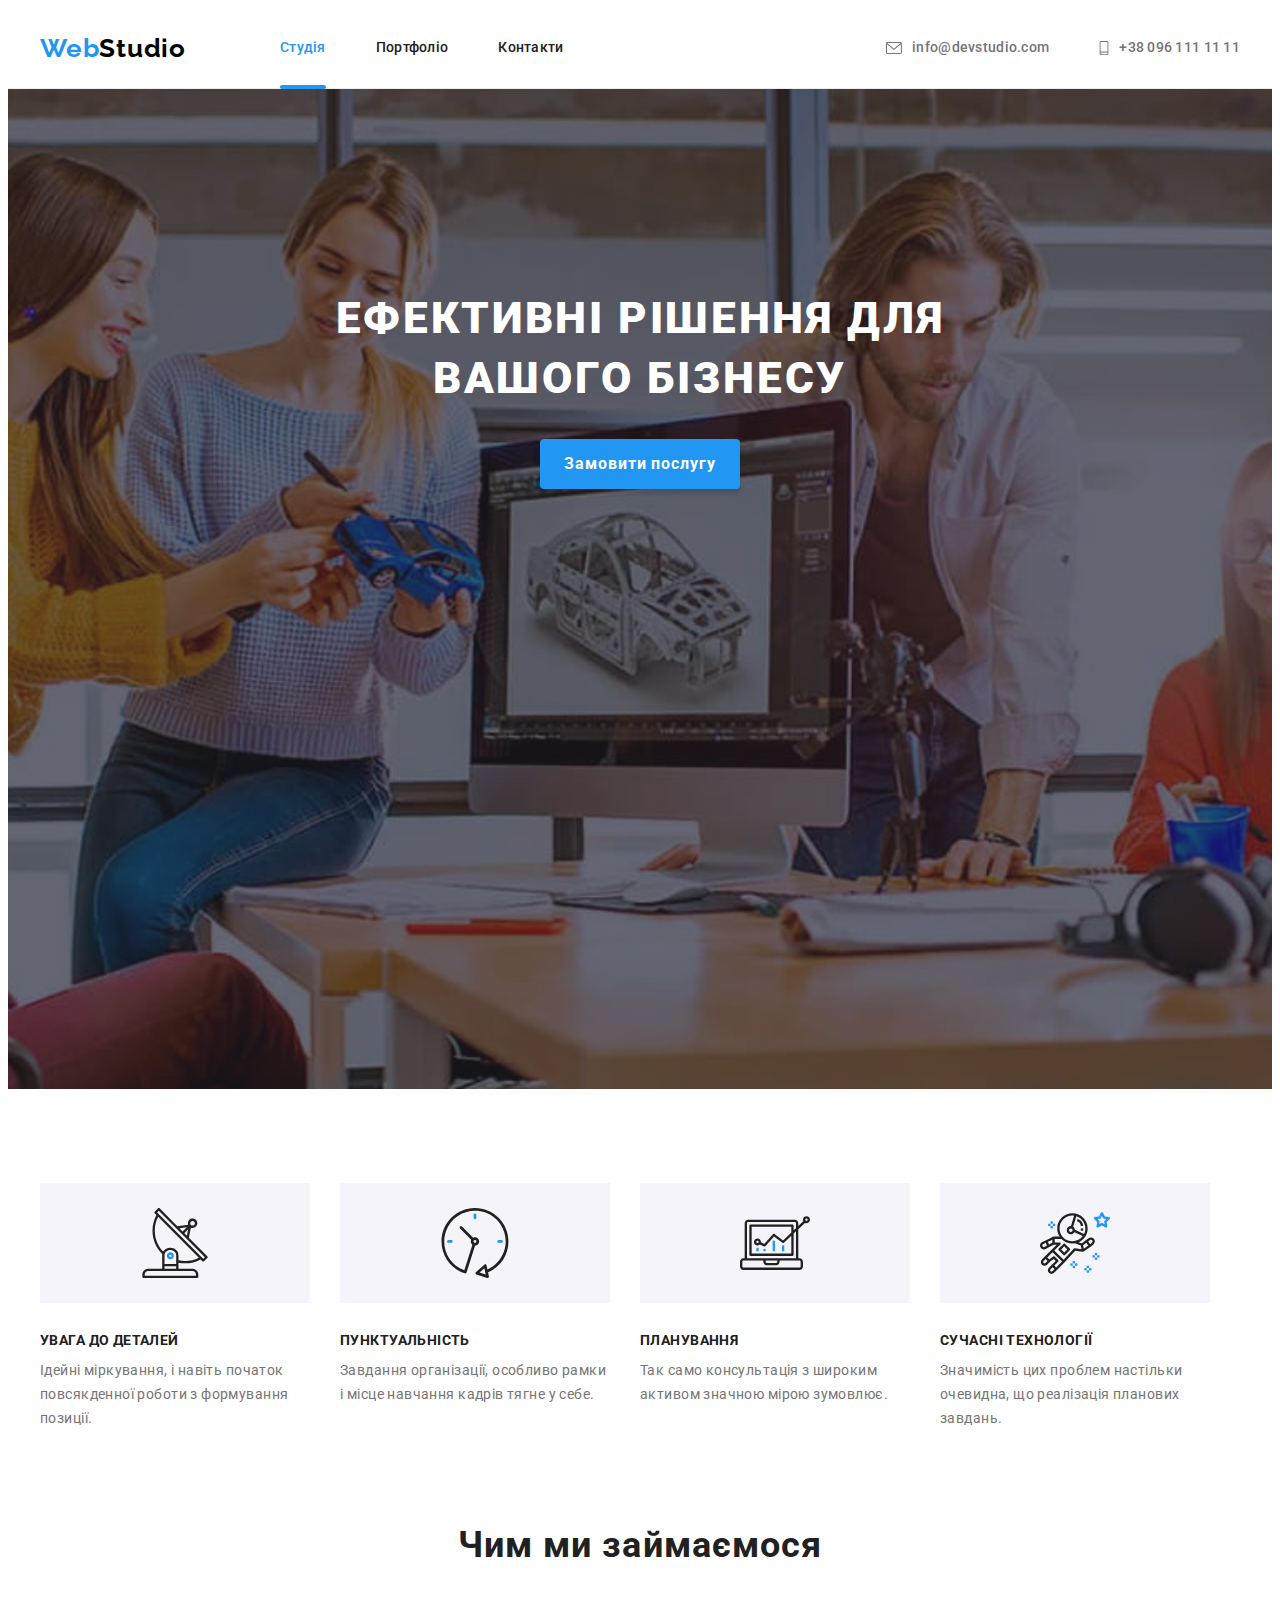
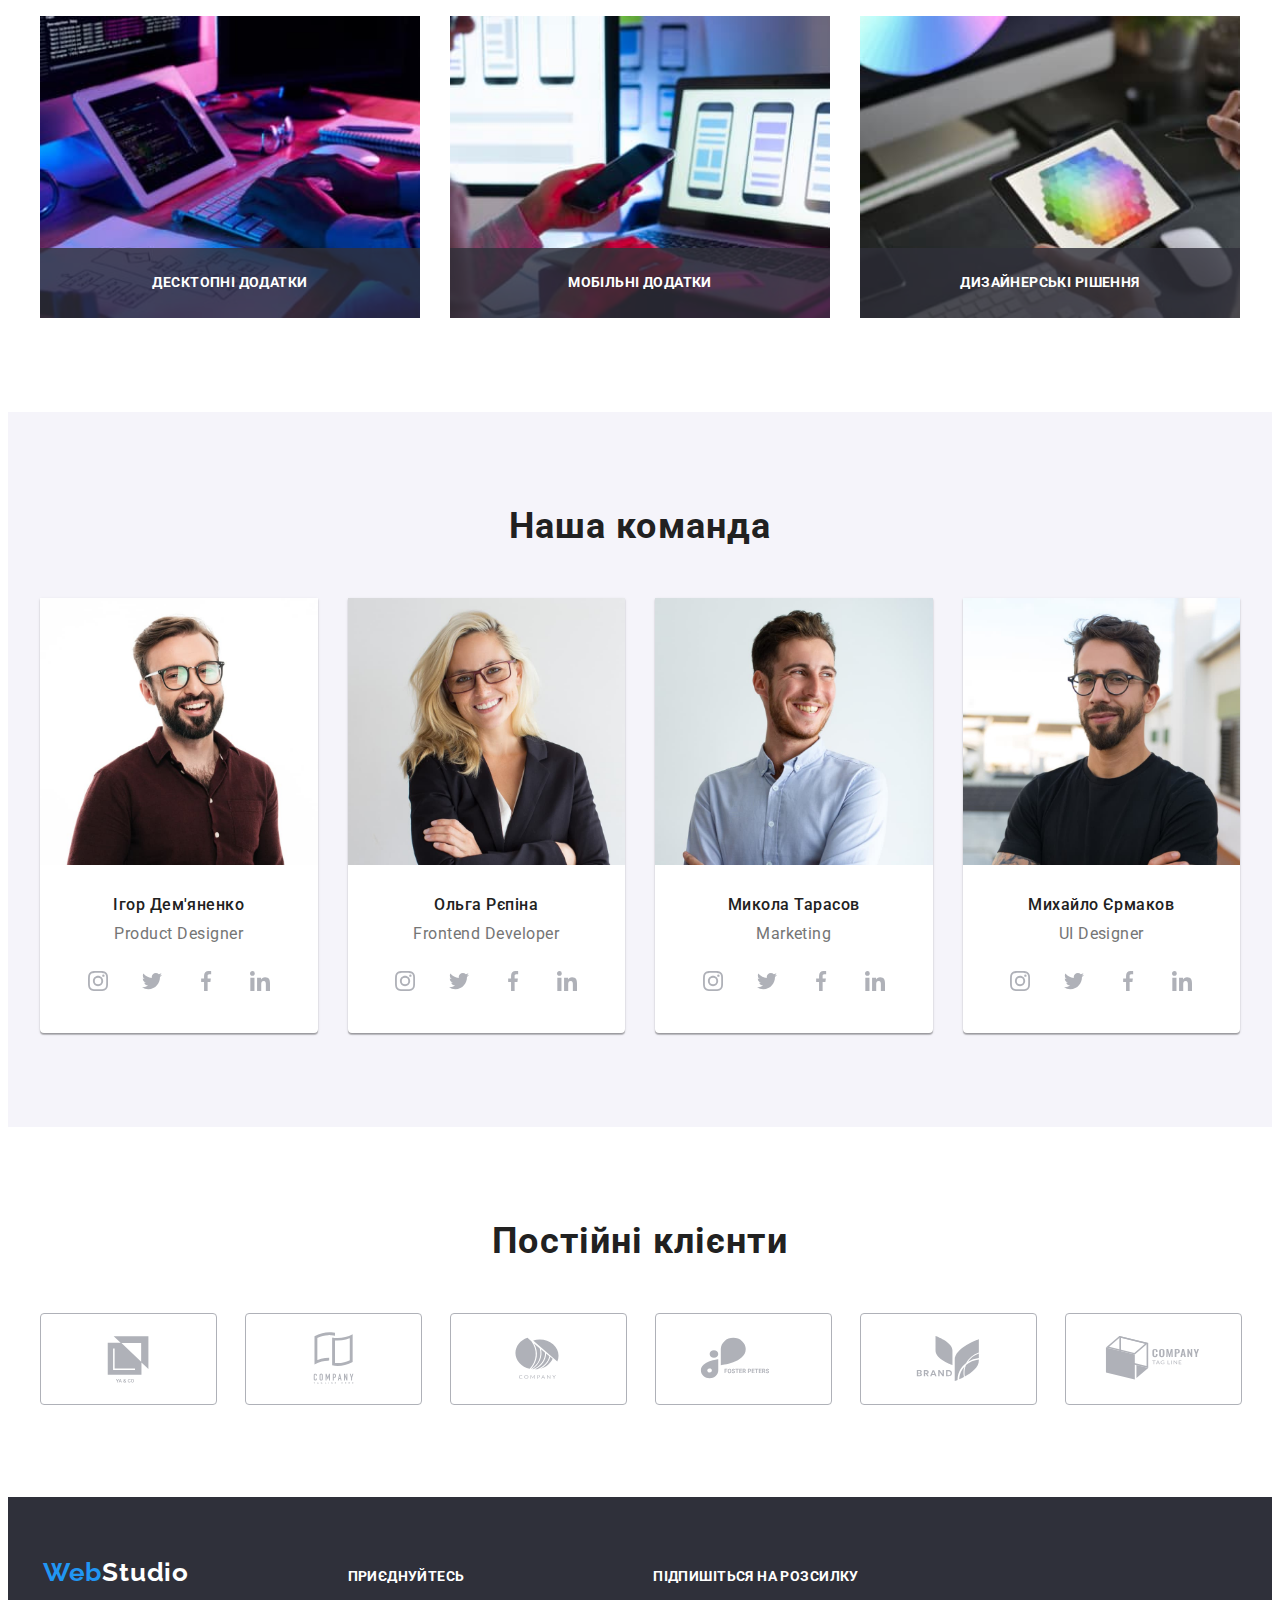
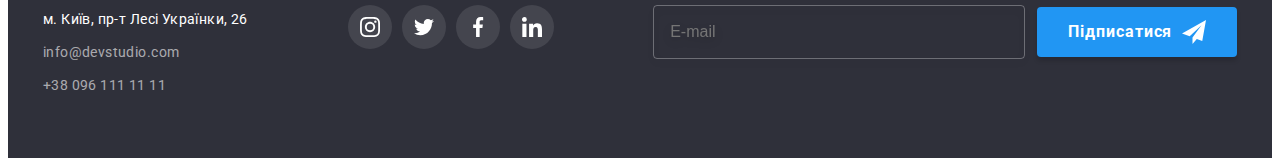
==== commit 0f44eb03: "w" ====
--- a/index.html
+++ b/index.html
@@ -29,14 +29,20 @@
             </nav>
             <ul class="connect list">
                 <li><a class="connect__link link" href="mailto:info@devstudio.com">
-                        <svg class="connect__icon" width="16" height="12"> 
+                        <svg class="connect__icon" width="14" height="10"> 
                             <use href="./images/icons.svg#icon-envelope"></use> 
                         </svg> 
+                        <svg class="connect__icon-des" width="16" height="12"> 
+                            <use href="./images/icons.svg#icon-envelope"></use> 
+                        </svg>
                     info@devstudio.com
                     </a>
                 </li>
                 <li><a class="connect__link link" href="tel:+380961111111">
-                    <svg class="connect__icon" width="10" height="16"> 
+                    <svg class="connect__icon" width="10" height="14"> 
+                        <use href="./images/icons.svg#icon-smartphone"></use> 
+                    </svg> 
+                    <svg class="connect__icon-des" width="10" height="14"> 
                         <use href="./images/icons.svg#icon-smartphone"></use> 
                     </svg> 
                     +38 096 111 11 11
@@ -44,7 +50,6 @@
                 </li>
             </ul>
         </div>
-        
         <button class="menu--open" type="button" data-menu-open>
             <svg class="" width="22" height="16"> 
                 <use href="./images/icons.svg#icon-menu"></use> 
@@ -52,27 +57,30 @@
         </button>
         <div class="mob-menu is-hidden" data-menu>
             <div class="conteiner">
+                <button class="menu--close" type="button" data-menu-close>
+                    <svg width="18" height="18"> 
+                        <use href="./images/icons.svg#icon-close-black"></use> 
+                    </svg>
+                </button>
+                <ul class="mob-navigation list">
+                    <li class="mob-navigation__item"><a class="mob-navigation__link link current" href="./index.html">Студія</a></li>
+                    <li class="mob-navigation__item"><a class="mob-navigation__link link" href="./portfolio.html">Портфоліо</a></li>
+                    <li class="mob-navigation__item"><a class="mob-navigation__link link" href="#">Контакти</a></li>
+                </ul>
+                
                 <div>
-                    <button class="menu--close" type="button" data-menu-close>
-                        <svg width="18" height="18"> 
-                            <use href="./images/icons.svg#icon-close-black"></use> 
-                        </svg>
-                    </button>
-                    <ul class="mob-navigation list">
-                        <li class="mob-navigation__item"><a class="mob-navigation__link link current" href="./index.html">Студія</a></li>
-                        <li class="mob-navigation__item"><a class="mob-navigation__link link" href="./portfolio.html">Портфоліо</a></li>
-                        <li class="mob-navigation__item"><a class="mob-navigation__link link" href="#">Контакти</a></li>
+                    <ul class="mob-connect list">
+                        <li class="mob-connect__item">
+                            <a class="mob-connect__tel link" href="tel:+380961111111">
+                                +38 096 111 11 11
+                            </a>
+                        </li>
+                        <li class="mob-connect__item">
+                            <a class="mob-connect__email link" href="mailto:info@devstudio.com">
+                                info@devstudio.com
+                            </a>
+                        </li>
                     </ul>
-                </div>
-                <div>
-                    <div class="mob-connect list">
-                        <a class="mob-connect__tel link" href="tel:+380961111111">
-                            +38 096 111 11 11
-                        </a>
-                        <a class="mob-connect__email link" href="mailto:info@devstudio.com">
-                            info@devstudio.com
-                        </a>
-                    </div>
                     <ul class="mob-social list">
                         <li class="mob-social__item">
                             <a href="" target="_blank" rel="noopener noreferrer nofollow" class="mob-social__link link">
@@ -266,13 +274,13 @@
                 <ul class="team__list list">
                     <li class="team__item">
                         <picture>
-                            <source srcset="./images/team1-des.jpg 1px, ./images/team1-des@2x.jpg 2x" 
+                            <source srcset="./images/team1-des.jpg 1x, ./images/team1-des@2x.jpg 2x" 
                             media="(min-width: 1200px)">
-                            <source srcset="./images/team1-tab.jpg 1px, ./images/team1-tab@2x.jpg 2x" 
+                            <source srcset="./images/team1-tab.jpg 1x, ./images/team1-tab@2x.jpg 2x" 
                             media="(min-width: 768px")>
-                            <source srcset="./images/team1-mob.jpg 1px, ./images/team1-mob@2x.jpg 2x" 
+                            <source srcset="./images/team1-mob.jpg 1x, ./images/team1-mob@2x.jpg 2x" 
                             media="(min-width: 480px")>
-                            <img src="./images/team1-des.jpg" alt="Член команди">
+                            <img src="./images/team1-mob.jpg" alt="Член команди" width="450">
                         </picture>
                         <div class="team__name">
                             <h3 class="team__title">Ігор Дем'яненко</h3> 
@@ -311,13 +319,13 @@
                     </li>
                     <li class="team__item">
                         <picture>
-                            <source srcset="./images/team2-des.jpg 1px, ./images/team2-des@2x.jpg 2x" 
+                            <source srcset="./images/team2-des.jpg 1x, ./images/team2-des@2x.jpg 2x" 
                             media="(min-width: 1200px)">
-                            <source srcset="./images/team2-tab.jpg 1px, ./images/team2-tab@2x.jpg 2x" 
+                            <source srcset="./images/team2-tab.jpg 1x, ./images/team2-tab@2x.jpg 2x" 
                             media="(min-width: 768px")>
-                            <source srcset="./images/team2-mob.jpg 1px, ./images/team2-mob@2x.jpg 2x" 
+                            <source srcset="./images/team2-mob.jpg 1x, ./images/team2-mob@2x.jpg 2x" 
                             media="(min-width: 480px")>
-                            <img src="./images/team2-des.jpg" alt="Член команди">
+                            <img src="./images/team2-des.jpg" alt="Член команди" width="450">
                         </picture>
                         <div class="team__name">
                             <h3 class="team__title">Ольга Рєпіна</h3> 
@@ -356,13 +364,13 @@
                     </li>
                     <li class="team__item">
                         <picture>
-                            <source srcset="./images/team3-des.jpg 1px, ./images/team3-des@2x.jpg 2x" 
+                            <source srcset="./images/team3-des.jpg 1x, ./images/team3-des@2x.jpg 2x" 
                             media="(min-width: 1200px)">
-                            <source srcset="./images/team3-tab.jpg 1px, ./images/team3-tab@2x.jpg 2x" 
+                            <source srcset="./images/team3-tab.jpg 1x, ./images/team3-tab@2x.jpg 2x" 
                             media="(min-width: 768px")>
-                            <source srcset="./images/team3-mob.jpg 1px, ./images/team3-mob@2x.jpg 2x" 
+                            <source srcset="./images/team3-mob.jpg 1x, ./images/team3-mob@2x.jpg 2x" 
                             media="(min-width: 480px")>
-                            <img src="./images/team3-des.jpg" alt="Член команди"> 
+                            <img src="./images/team3-des.jpg" alt="Член команди" width="450"> 
                         </picture>
                         <div class="team__name">
                             <h3 class="team__title">Микола Тарасов</h3> 
@@ -401,13 +409,13 @@
                     </li>
                     <li class="team__item">
                         <picture>
-                            <source srcset="./images/team4-des.jpg 1px, ./images/team4-des@2x.jpg 2x" 
+                            <source srcset="./images/team4-des.jpg 1x, ./images/team4-des@2x.jpg 2x" 
                             media="(min-width: 1200px)">
-                            <source srcset="./images/team4-tab.jpg 1px, ./images/team4-tab@2x.jpg 2x" 
+                            <source srcset="./images/team4-tab.jpg 1x, ./images/team4-tab@2x.jpg 2x" 
                             media="(min-width: 768px")>
-                            <source srcset="./images/team4-mob.jpg 1px, ./images/team4-mob@2x.jpg 2x" 
+                            <source srcset="./images/team4-mob.jpg 1x, ./images/team4-mob@2x.jpg 2x" 
                             media="(min-width: 480px")>
-                            <img src="./images/team4-des.jpg" alt="Член команди"> 
+                            <img src="./images/team4-des.jpg" alt="Член команди" width="450"> 
                         </picture>
                         <div class="team__name">
                             <h3 class="team__title">Михайло Єрмаков</h3> 
--- a/css/main.min.css
+++ b/css/main.min.css
@@ -1 +1 @@
-:root{--primary-text-color:#757575;--title-text-color:#212121;--dark-background-text-color:#FFFFFF;--accent-color: #2196F3;--contacts-footer-text-color: rgba(255, 255, 255, 0.6);--btn-active-color:#188CE8;--logo-header-color:#000000;--logo-footer-color: #FFFFFF;--primari-background-color:#FFFFFF;--team-background-color: #F5F4FA;--dark-background-color:#2F303A;--gradient:linear-gradient(rgba(47, 48, 58, 0.4),rgba(47, 48, 58, 0.4))}p,h1,h2,h3,h4,h5,h6{margin:0}ul,ol{margin:0;padding-left:0}address{font-style:normal}img{display:block;width:100%;height:auto}body{font-family:"Roboto",sans-serif;color:var(--primary-text-color);background-color:var(--primari-background-color)}.is-hidden{opacity:0;visibility:hidden;pointer-events:none}.list{list-style:none}.link{text-decoration:none}.visually-hidden{position:absolute;width:1px;height:1px;margin:-1px;border:0;padding:0;white-space:nowrap;-webkit-clip-path:inset(100%);clip-path:inset(100%);clip:rect(0 0 0 0);overflow:hidden}.section{padding-top:60px;padding-bottom:60px}.container{width:100%;padding-left:15px;padding-right:15px;margin:0 auto}@media screen and (min-width: 480px){.container{max-width:480px}}@media screen and (min-width: 768px){.container{max-width:768px}}@media screen and (min-width: 1200px){.container{max-width:1200px}}.logo{font-family:"Raleway",sans-serif;font-weight:700;font-size:24px;line-height:1.16;letter-spacing:.03em;color:var(--logo-header-color)}@media screen and (min-width: 1200px){.logo{font-size:26px;line-height:1.19}}.logo--color{color:var(--accent-color)}.header__logo{color:var(--logo-header-color);padding-top:16px;padding-bottom:16px;margin-right:88px}@media screen and (min-width: 1200px){.header__logo{margin-right:94px}}.footer__logo{color:var(--logo-footer-color);display:block;margin-bottom:20px}button{cursor:pointer}.btn{font-family:inherit;font-weight:700;font-size:16px;line-height:1.88;text-align:center;letter-spacing:.06em;color:var(--dark-background-text-color);background-color:var(--accent-color);box-shadow:0px 4px 4px rgba(0,0,0,.15);border:0;border-radius:4px;transition:background-color 250ms cubic-bezier(0.4, 0, 0.2, 1)}.btn:hover,.btn:focus{background-color:var(--btn-active-color)}.hero__btn{min-width:200px;padding:10px 24px}.form__btn{min-width:200px;padding:10px 52px;display:block;margin:0 auto}.subscription__btn{display:flex;justify-content:center;align-items:center;gap:10px;width:200px;height:50px;padding:10px 28px}.main-title{font-size:28px;line-height:1.14;text-align:center;letter-spacing:.03em;color:var(--title-text-color);margin-bottom:50px}@media screen and (min-width: 1200px){.main-title{font-size:36px;line-height:1.16}}.header{background-color:var(--primari-background-color);border-bottom:1px solid #ececec}.header__container{display:flex;align-items:center}.navigation{display:none}@media screen and (min-width: 768px){.navigation{display:flex;align-items:center;gap:50px}}.navigation .current{color:var(--accent-color);position:relative}.navigation .current::after{content:"";position:absolute;bottom:-1px;left:0;width:100%;height:4px;border-radius:2px;background-color:var(--accent-color)}.navigation__link{font-weight:500;font-size:14px;line-height:1.14;letter-spacing:.02em;color:var(--title-text-color);padding-top:32px;padding-bottom:32px;display:block;transition:color 250ms cubic-bezier(0.4, 0, 0.2, 1)}.navigation__link:hover,.navigation__link:focus{color:var(--accent-color)}.connect{display:none}@media screen and (min-width: 768px){.connect{display:flex;margin-left:94px;gap:10px;flex-wrap:wrap;align-items:center;justify-content:left}}@media screen and (min-width: 1200px){.connect{gap:50px;margin-left:auto}}.connect__link{font-weight:500;font-size:12px;line-height:1.16;letter-spacing:.02em;color:var(--primary-text-color);display:flex;align-items:center;transition:color 250ms cubic-bezier(0.4, 0, 0.2, 1)}.connect__link:hover,.connect__link:focus{color:var(--accent-color)}@media screen and (min-width: 1200px){.connect__link{padding-top:32px;padding-bottom:32px;font-size:14px;line-height:1.14}}.connect__icon{fill:currentColor;margin-right:10px;display:block}.header__btn{margin-left:auto}.menu--open{width:40px;height:40px;background-color:rgba(0,0,0,0);border:0;padding:0;position:absolute;top:10px;right:15px;display:flex;align-items:center;justify-content:center;cursor:pointer;transition:fill 250ms cubic-bezier(0.4, 0, 0.2, 1)}.menu--open:hover,.menu--open:focus{fill:var(--accent-color)}@media screen and (min-width: 768px){.menu--open{display:none}}.mob-menu{width:100vw;height:100vh;background-color:var(--primari-background-color);top:0;position:fixed;z-index:1;padding:40px}.mob-menu>.conteiner{height:100%;display:flex;flex-direction:column;justify-content:space-between;overflow:auto}.menu--close{width:40px;height:40px;background-color:rgba(0,0,0,0);border:0;padding:0;position:absolute;top:10px;right:15px;display:flex;align-items:center;justify-content:center;cursor:pointer;transition:fill 250ms cubic-bezier(0.4, 0, 0.2, 1)}.menu--close:hover,.menu--close:focus{fill:var(--accent-color)}.mob-navigation{display:flex;flex-direction:column;margin-bottom:64px}.mob-navigation__item{display:block}.mob-navigation__link{display:block;font-weight:500;font-size:40px;line-height:1.17px;letter-spacing:.02em;color:#212121;padding-top:32px;padding-bottom:32px;transition:color 250ms cubic-bezier(0.4, 0, 0.2, 1)}.mob-navigation__link:hover,.mob-navigation__link:focus{color:var(--accent-color)}.mob-navigation .current{color:var(--accent-color)}.mob-connect{margin-bottom:64px}.mob-connect__tel{margin-bottom:32px;font-weight:500;font-size:34px;line-height:1.18;letter-spacing:.02em;color:#757575;transition:color 250ms cubic-bezier(0.4, 0, 0.2, 1)}.mob-connect__tel:hover,.mob-connect__tel:focus{color:var(--accent-color)}.mob-connect__email{font-weight:500;font-size:24px;line-height:1.16;letter-spacing:.02em;color:#757575}.mob-connect__email:hover,.mob-connect__email:focus{color:var(--accent-color)}.mob-social{display:flex}.mob-social__link{font-weight:500;font-size:18px;line-height:1.22;letter-spacing:.02em;color:var(--accent-color)}.mob-social__item:not(:last-child){border-right:1px solid rgba(33,33,33,.2);padding-right:10px}.mob-social__item:not(:first-child){padding-left:10px}.hero{background-color:#c4c4c4;background-image:var(--gradient),url(../images/Image-bg-mob.jpg);background-repeat:no-repeat;background-position:center;background-size:cover;height:400px;margin:0 auto;padding-top:118px;padding-bottom:118px;text-align:center}@media(min-device-pixel-ratio: 2),(-webkit-min-device-pixel-ratio: 2),(min-resolution: 192dpi),(min-resolution: 2dppx){.hero .box{background-image:var(--gradient),url(../images/Image-bg-mob@2x.jpg)}}@media screen and (min-width: 768px){.hero{background-image:var(--gradient),url(../images/Image-bg-tab.jpg)}}@media screen and (min-width: 768px)and (min-device-pixel-ratio: 2),screen and (min-width: 768px)and (-webkit-min-device-pixel-ratio: 2),screen and (min-width: 768px)and (min-resolution: 192dpi),screen and (min-width: 768px)and (min-resolution: 2dppx){.hero .box{background-image:var(--gradient),url(../images/Image-bg-tab@2x.jpg)}}@media screen and (min-width: 1200px){.hero{height:600px;padding-top:200px;padding-bottom:200px;background-image:var(--gradient),url(../images/Image-bg-des.jpg);max-width:1600px}}@media screen and (min-width: 1200px)and (min-device-pixel-ratio: 2),screen and (min-width: 1200px)and (-webkit-min-device-pixel-ratio: 2),screen and (min-width: 1200px)and (min-resolution: 192dpi),screen and (min-width: 1200px)and (min-resolution: 2dppx){.hero .box{background-image:var(--gradient),url(../images/Image-bg-des@2x.jpg)}}.hero__container{padding-left:0;padding-right:0}.hero__title{font-weight:900;font-size:26px;line-height:1.62;text-align:center;letter-spacing:.06em;text-transform:uppercase;color:var(--dark-background-text-color);max-width:360px;margin:0 auto 30px auto}@media screen and (min-width: 1200px){.hero__title{max-width:696px;font-size:44px;line-height:1.36}}.backdrop{position:fixed;top:0;left:0;width:100%;height:100%;background-color:rgba(0,0,0,.2);transition:opacity 300ms linear,visibility 300ms linear;z-index:1}.modal{position:absolute;top:50%;left:50%;min-height:581px;width:450px;padding:40px;background-color:var(--primari-background-color);text-align:left;border-radius:4px;box-shadow:0px 1px 3px rgba(0,0,0,.12),0px 1px 1px rgba(0,0,0,.14),0px 2px 1px rgba(0,0,0,.2);transform:translate(-50%, -50%) scale(1);transition:transform 300ms linear}.backdrop.is-hidden .modal{transform:translate(-50%, -50%) scale(0)}@media screen and (min-width: 1200px){.modal{width:528px}}.modal__btn-close{width:30px;height:30px;background-color:rgba(0,0,0,0);border:1px solid rgba(0,0,0,.1);border-radius:50%;position:absolute;top:8px;right:8px;display:flex;align-items:center;justify-content:center;cursor:pointer}.modal__btn-close:hover,.modal__btn-close:focus{fill:var(--accent-color)}.modal__title{font-size:20px;line-height:1.5;text-align:center;letter-spacing:.03em;color:var(--title-text-color);margin-bottom:12px}@media screen and (min-width: 1200px){.modal__title{line-height:1.15}}.form__field{margin-bottom:10px}.form__input{width:100%;height:40px;border:1px solid rgba(33,33,33,.2);border-radius:4px;color:var(--primary-text-color);font-size:14px;padding-left:42px;outline:rgba(0,0,0,0);transition:border-color 250ms cubic-bezier(0.4, 0, 0.2, 1),color 250ms cubic-bezier(0.4, 0, 0.2, 1)}.form__input:focus,.form__input:hover{border-color:var(--accent-color)}.form__wrap{position:relative}.form__icon{position:absolute;left:12px;top:50%;transform:translateY(-50%);color:#000;fill:currentColor}.form__input:focus+.form__icon,.form__input:hover+.form__icon{color:var(--accent-color)}.form__label{display:block;margin-bottom:4px;font-size:12px;line-height:1.16;letter-spacing:.01em;color:var(--primary-text-color)}.form__textarea{width:100%;height:120px;padding:12px 16px;resize:none;display:block;border:1px solid rgba(33,33,33,.2);border-radius:4px}.form__textarea::-moz-placeholder{font-size:12px;line-height:1.16;letter-spacing:.01em;color:var(--primary-text-color)}.form__textarea:-ms-input-placeholder{font-size:12px;line-height:1.16;letter-spacing:.01em;color:var(--primary-text-color)}.form__textarea::placeholder{font-size:12px;line-height:1.16;letter-spacing:.01em;color:var(--primary-text-color)}.checbox{margin-top:20px;margin-bottom:30px;display:flex;align-items:center;justify-content:center;flex-wrap:wrap}.checkbox__text{font-size:12px;line-height:1.16;letter-spacing:.03em;color:var(--primary-text-color);display:flex;align-items:center;justify-content:center}@media screen and (min-width: 1200px){.checkbox__text{font-size:14px;line-height:1.71}}.checkbox__text span{width:16px;height:15px;border:2px solid #212121;border-radius:3px;margin-right:5px;display:flex;align-items:center;justify-content:center;fill:rgba(0,0,0,0);transition:border-color 250ms cubic-bezier(0.4, 0, 0.2, 1)}.checbox__input:checked+.checkbox__text span{background-color:var(--accent-color);border-color:rgba(0,0,0,0);fill:var(--dark-background-text-color)}.checbox__input:focus+.checkbox__text span,.checbox__input:hover+.checkbox__text span{border-color:var(--accent-color)}.checkbox__text-link{color:var(--accent-color);text-decoration:underline}.benefits{background-color:var(--primari-background-color)}.benefits__list{display:flex;gap:30px;flex-wrap:wrap}.benefits__item{width:100%}@media screen and (min-width: 768px){.benefits__item{width:calc((100% - 30px)/2)}}@media screen and (min-width: 1200px){.benefits__item{width:270px}}.benefits__icon{width:100%;height:120px;margin-bottom:30px;display:flex;align-items:center;justify-content:center;background-color:#f5f4fa}.benefits__title{font-size:14px;line-height:1.14;letter-spacing:.03em;text-align:center;text-transform:uppercase;color:var(--title-text-color);margin-bottom:10px}@media screen and (min-width: 768px){.benefits__title{text-align:left}}.benefits__text{font-size:14px;line-height:1.71;letter-spacing:.03em;text-align:center;color:var(--primary-text-color)}@media screen and (min-width: 768px){.benefits__text{text-align:left}}.about{background-color:var(--primari-background-color);padding-top:0}@media screen and (max-width: 1200px){.about{display:none}}.about__list{display:flex;gap:30px}.about__item{width:calc((100% - 60px)/3)}.about__images{position:relative;display:block}.about__text{position:absolute;bottom:0;width:100%;height:70px;font-size:14px;line-height:1.14;letter-spacing:.03em;text-transform:uppercase;color:var(--dark-background-text-color);background-color:rgba(47,48,58,.8);display:flex;align-items:center;justify-content:center}.team{background-color:var(--team-background-color)}.team__list{display:flex;gap:30px;flex-wrap:wrap}.team__item{background-color:var(--primari-background-color);box-shadow:0px 1px 3px rgba(0,0,0,.12),0px 1px 1px rgba(0,0,0,.14),0px 2px 1px rgba(0,0,0,.2);border-radius:0px 0px 4px 4px;width:100%}@media screen and (min-width: 768px){.team__item{width:calc((100% - 30px)/2)}}@media screen and (min-width: 1200px){.team__item{width:calc((100% - 90px)/4)}}.team__name{padding-top:30px;padding-bottom:30px}.team__title{font-weight:500;font-size:16px;line-height:1.19;text-align:center;letter-spacing:.03em;color:var(--title-text-color);margin-bottom:10px}.team__text{font-size:16px;line-height:1.19;text-align:center;letter-spacing:.03em;color:var(--primary-text-color);margin-bottom:16px}.social{display:flex;justify-content:center;gap:10px}.social__item{width:44px;height:44px}.social__link{width:100%;height:100%;border-radius:50%;display:flex;align-items:center;justify-content:center;color:#afb1b8;transition:color 250ms cubic-bezier(0.4, 0, 0.2, 1),background-color 250ms cubic-bezier(0.4, 0, 0.2, 1)}.social__link:hover,.social__link:focus{background-color:var(--accent-color);color:var(--dark-background-text-color)}.social__ikon{fill:currentColor}.customer__list{display:flex;justify-content:center;gap:30px;flex-wrap:wrap}.customer__item{width:calc((100% - 30px)/2);height:90px}@media screen and (min-width: 768px){.customer__item{width:calc((100% - 90px)/3)}}@media screen and (min-width: 1200px){.customer__item{width:calc((100% - 150px)/6)}}.customer__link{width:100%;height:100%;border:1px solid #afb1b8;border-radius:4px;display:flex;align-items:center;justify-content:center;color:#afb1b8;transition:color 250ms cubic-bezier(0.4, 0, 0.2, 1),border-color 250ms cubic-bezier(0.4, 0, 0.2, 1)}.customer__link:hover,.customer__link:focus{color:var(--accent-color);border-color:var(--accent-color)}.customer__ikon{fill:currentColor}.footer{background-color:var(--dark-background-color);padding-top:60px;padding-bottom:60px}.footer__container{display:flex;gap:60px;align-items:center;justify-content:center;align-items:baseline;flex-wrap:wrap;text-align:center}@media screen and (min-width: 1200px){.footer__container{text-align:left;flex-wrap:nowrap;gap:94px}}.address__item:not(:last-child){margin-bottom:9px}.address__link{font-style:normal;font-size:14px;line-height:1.71;letter-spacing:.03em;color:var(--contacts-footer-text-color);transition:color 250ms cubic-bezier(0.4, 0, 0.2, 1)}.address__link:hover,.address__link:focus{color:var(--accent-color)}.address__link--white{color:var(--dark-background-text-color)}.footer__title{font-family:"Roboto";font-style:normal;font-weight:700;font-size:14px;line-height:1.14;letter-spacing:.03em;text-transform:uppercase;color:var(--dark-background-text-color);margin-bottom:20px}.footer-social{display:flex;justify-content:center;gap:10px}.footer-social__item{width:44px;height:44px}.footer-social__link{width:100%;height:100%;border-radius:50%;display:flex;align-items:center;justify-content:center;background-color:rgba(255,255,255,.1);transition:background-color 250ms cubic-bezier(0.4, 0, 0.2, 1)}.footer-social__link:hover,.footer-social__link:focus{background-color:var(--accent-color)}.footer-social__ikon{fill:var(--dark-background-text-color)}.subscription{display:flex;align-items:center;justify-content:center;flex-direction:column;flex-wrap:wrap;gap:20px}@media screen and (min-width: 1200px){.subscription{gap:12px;flex-direction:row}}.subscription__input{width:450px;height:50px;padding-left:16px;border:1px solid rgba(255,255,255,.3);filter:drop-shadow(0px 4px 4px rgba(0, 0, 0, 0.15));border-radius:4px;color:var(--primary-text-color);background-color:rgba(0,0,0,0);font-size:16px;outline:rgba(0,0,0,0)}@media screen and (min-width: 1200px){.subscription__input{width:352px}}.subscription__ikon{fill:var(--dark-background-text-color)}.portfolio{background-color:var(--primari-background-color)}.filter{display:flex;justify-content:center;gap:8px;margin-bottom:50px}.filter__btn{font-family:inherit;font-weight:500;font-size:16px;line-height:1.62;text-align:center;letter-spacing:.03em;color:var(--title-text-color);cursor:pointer;background-color:var(--team-background-color);height:38px;padding:6px 22px;border:0;border-radius:4px;transition:color 250ms cubic-bezier(0.4, 0, 0.2, 1),background-color 250ms cubic-bezier(0.4, 0, 0.2, 1),box-shadow 250ms cubic-bezier(0.4, 0, 0.2, 1)}.filter__btn:hover,.filter__btn:focus{color:var(--dark-background-text-color);background-color:var(--accent-color);box-shadow:0px 3px 1px rgba(0,0,0,.1),0px 1px 2px rgba(0,0,0,.08),0px 2px 2px rgba(0,0,0,.12)}.gallery{display:flex;gap:30px;flex-wrap:wrap}.gallery__item{width:calc((100% - 60px)/3)}.gallery__link{display:block;transition:box-shadow 250ms cubic-bezier(0.4, 0, 0.2, 1)}.gallery__link:focus,.gallery__link:hover{box-shadow:0px 1px 1px rgba(0,0,0,.12),0px 4px 4px rgba(0,0,0,.06),1px 4px 6px rgba(0,0,0,.16)}.gallery__img{position:relative;overflow:hidden}.gallery__caption{position:absolute;top:0;width:100%;height:100%;padding:63px 24px;color:var(--dark-background-text-color);font-weight:400;font-size:18px;line-height:1.56;letter-spacing:.03em;background-color:rgba(33,150,243,.9);overflow:auto;transform:translateY(100%);transition:transform 300ms linear}.gallery__link:hover .gallery__caption,.gallery__link:focus .gallery__caption{transform:translateY(0)}.gallery__name{padding:20px 24px;border-right:1px solid #eee;border-bottom:1px solid #eee;border-left:1px solid #eee}.gallery__title{font-size:18px;line-height:2;letter-spacing:.06em;color:var(--title-text-color);margin-bottom:4px}.gallery__text{font-size:16px;line-height:1.88;letter-spacing:.03em;color:var(--primary-text-color)}/*# sourceMappingURL=main.min.css.map */+:root{--primary-text-color:#757575;--title-text-color:#212121;--dark-background-text-color:#FFFFFF;--accent-color: #2196F3;--contacts-footer-text-color: rgba(255, 255, 255, 0.6);--btn-active-color:#188CE8;--logo-header-color:#000000;--logo-footer-color: #FFFFFF;--primari-background-color:#FFFFFF;--team-background-color: #F5F4FA;--dark-background-color:#2F303A;--gradient:linear-gradient(rgba(47, 48, 58, 0.4),rgba(47, 48, 58, 0.4))}p,h1,h2,h3,h4,h5,h6{margin:0}ul,ol{margin:0;padding-left:0}address{font-style:normal}img{display:block;width:100%;height:auto}body{font-family:"Roboto",sans-serif;color:var(--primary-text-color);background-color:var(--primari-background-color)}.is-hidden{opacity:0;visibility:hidden;pointer-events:none}.list{list-style:none}.link{text-decoration:none}.visually-hidden{position:absolute;width:1px;height:1px;margin:-1px;border:0;padding:0;white-space:nowrap;-webkit-clip-path:inset(100%);clip-path:inset(100%);clip:rect(0 0 0 0);overflow:hidden}.section{padding-top:60px;padding-bottom:60px}@media screen and (min-width: 1200px){.section{padding-top:94px;padding-bottom:94px}}.container{width:100%;padding-left:15px;padding-right:15px;margin:0 auto}@media screen and (min-width: 480px){.container{max-width:480px}}@media screen and (min-width: 768px){.container{max-width:768px}}@media screen and (min-width: 1200px){.container{max-width:1200px}}.logo{font-family:"Raleway",sans-serif;font-weight:700;font-size:24px;line-height:1.16;letter-spacing:.03em;color:var(--logo-header-color)}@media screen and (min-width: 1200px){.logo{font-size:26px;line-height:1.19}}.logo--color{color:var(--accent-color)}.header__logo{color:var(--logo-header-color);padding-top:16px;padding-bottom:16px;margin-right:88px}@media screen and (min-width: 1200px){.header__logo{margin-right:94px}}.footer__logo{color:var(--logo-footer-color);display:block;margin-bottom:20px}button{cursor:pointer}.btn{font-family:inherit;font-weight:700;font-size:16px;line-height:1.88;text-align:center;letter-spacing:.06em;color:var(--dark-background-text-color);background-color:var(--accent-color);box-shadow:0px 4px 4px rgba(0,0,0,.15);border:0;border-radius:4px;transition:background-color 250ms cubic-bezier(0.4, 0, 0.2, 1)}.btn:hover,.btn:focus{background-color:var(--btn-active-color)}.hero__btn{min-width:200px;padding:10px 24px}.form__btn{min-width:200px;padding:10px 52px;display:block;margin:0 auto}.subscription__btn{display:flex;justify-content:center;align-items:center;gap:10px;width:200px;height:50px;padding:10px 28px}.main-title{font-size:28px;line-height:1.14;text-align:center;letter-spacing:.03em;color:var(--title-text-color);margin-bottom:30px}@media screen and (min-width: 1200px){.main-title{font-size:36px;line-height:1.16;margin-bottom:50px}}.header{background-color:var(--primari-background-color);border-bottom:1px solid #ececec}.header__container{display:flex;align-items:center}.navigation{display:none}@media screen and (min-width: 768px){.navigation{display:flex;align-items:center;gap:50px}}.navigation .current{color:var(--accent-color);position:relative}.navigation .current::after{content:"";position:absolute;bottom:-1px;left:0;width:100%;height:4px;border-radius:2px;background-color:var(--accent-color)}.navigation__link{font-weight:500;font-size:14px;line-height:1.14;letter-spacing:.02em;color:var(--title-text-color);padding-top:32px;padding-bottom:32px;display:block;transition:color 250ms cubic-bezier(0.4, 0, 0.2, 1)}.navigation__link:hover,.navigation__link:focus{color:var(--accent-color)}.connect{display:none}@media screen and (min-width: 768px){.connect{display:flex;margin-left:94px;gap:10px;flex-wrap:wrap;align-items:center;justify-content:left}}@media screen and (min-width: 1200px){.connect{gap:50px;margin-left:auto}}.connect__link{font-weight:500;font-size:12px;line-height:1.16;letter-spacing:.02em;color:var(--primary-text-color);display:flex;align-items:center;transition:color 250ms cubic-bezier(0.4, 0, 0.2, 1)}.connect__link:hover,.connect__link:focus{color:var(--accent-color)}@media screen and (min-width: 1200px){.connect__link{padding-top:32px;padding-bottom:32px;font-size:14px;line-height:1.14}}.connect__icon{fill:currentColor;margin-right:8px;display:block}@media screen and (min-width: 1200px){.connect__icon{display:none}}.connect__icon-des{fill:currentColor;margin-right:10px;display:none}@media screen and (min-width: 1200px){.connect__icon-des{display:block}}.menu--open{width:40px;height:40px;background-color:rgba(0,0,0,0);border:0;padding:0;position:absolute;top:10px;right:15px;display:flex;align-items:center;justify-content:center;cursor:pointer;transition:fill 250ms cubic-bezier(0.4, 0, 0.2, 1)}.menu--open:hover,.menu--open:focus{fill:var(--accent-color)}@media screen and (min-width: 768px){.menu--open{display:none}}.mob-menu{width:100vw;height:100vh;background-color:var(--primari-background-color);top:0;position:fixed;z-index:1;padding:48px 40px}.mob-menu>.conteiner{height:100%;display:flex;flex-direction:column;justify-content:space-between;overflow:auto}.menu--close{width:40px;height:40px;background-color:rgba(0,0,0,0);border:0;padding:0;position:absolute;top:10px;right:15px;display:flex;align-items:center;justify-content:center;cursor:pointer;transition:fill 250ms cubic-bezier(0.4, 0, 0.2, 1)}.menu--close:hover,.menu--close:focus{fill:var(--accent-color)}.mob-navigation{display:flex;flex-direction:column}.mob-navigation__item{display:block}.mob-navigation__item:not(:last-child){margin-bottom:32px}.mob-navigation__link{display:block;font-weight:500;font-size:40px;line-height:1.17;letter-spacing:.02em;color:#212121;transition:color 250ms cubic-bezier(0.4, 0, 0.2, 1)}.mob-navigation__link:hover,.mob-navigation__link:focus{color:var(--accent-color)}.mob-navigation .current{color:var(--accent-color)}.mob-connect{margin-bottom:64px}.mob-connect__item:not(:last-child){margin-bottom:32px}.mob-connect__tel{font-weight:500;font-size:24px;line-height:1.16;letter-spacing:.02em;color:var(--accent-color);transition:color 250ms cubic-bezier(0.4, 0, 0.2, 1)}@media screen and (min-width: 480px){.mob-connect__tel{font-size:34px;line-height:1.18}}.mob-connect__email{font-weight:500;font-size:24px;line-height:1.16;letter-spacing:.02em;color:#757575}.mob-connect__email:hover,.mob-connect__email:focus{color:var(--accent-color)}.mob-social{display:flex;flex-wrap:wrap;gap:10px}.mob-social__item{display:flex}.mob-social__item:not(:first-child)::before{content:"";width:1px;height:22px;margin-right:10px;background-color:rgba(33,33,33,.2)}.mob-social__link{font-weight:500;font-size:18px;line-height:1.22;letter-spacing:.02em;color:var(--accent-color)}.hero{background-color:#c4c4c4;background-image:var(--gradient),url(../images/Image-bg-mob.jpg);background-repeat:no-repeat;background-position:center;background-size:cover;height:400px;margin:0 auto;padding-top:118px;padding-bottom:118px;text-align:center}@media(min-device-pixel-ratio: 2),(-webkit-min-device-pixel-ratio: 2),(min-resolution: 192dpi),(min-resolution: 2dppx){.hero .box{background-image:var(--gradient),url(.../images/Image-bg-mob@2x.jpg)}}@media screen and (min-width: 768px){.hero{background-image:var(--gradient),url(../images/Image-bg-tab.jpg)}}@media screen and (min-width: 768px)and (min-device-pixel-ratio: 2),screen and (min-width: 768px)and (-webkit-min-device-pixel-ratio: 2),screen and (min-width: 768px)and (min-resolution: 192dpi),screen and (min-width: 768px)and (min-resolution: 2dppx){.hero .box{background-image:var(--gradient),url(../images/Image-bg-tab@2x.jpg)}}@media screen and (min-width: 1200px){.hero{height:600px;padding-top:200px;padding-bottom:200px;background-image:var(--gradient),url(../images/Image-bg-des.jpg);max-width:1600px}}@media screen and (min-width: 1200px)and (min-device-pixel-ratio: 2),screen and (min-width: 1200px)and (-webkit-min-device-pixel-ratio: 2),screen and (min-width: 1200px)and (min-resolution: 192dpi),screen and (min-width: 1200px)and (min-resolution: 2dppx){.hero .box{background-image:var(--gradient),url(../images/Image-bg-des@2x.jpg)}}.hero__container{padding-left:0;padding-right:0}.hero__title{font-weight:900;font-size:26px;line-height:1.62;text-align:center;letter-spacing:.06em;text-transform:uppercase;color:var(--dark-background-text-color);max-width:360px;margin:0 auto 30px auto}@media screen and (min-width: 1200px){.hero__title{max-width:696px;font-size:44px;line-height:1.36}}.backdrop{position:fixed;top:0;left:0;width:100%;height:100%;background-color:rgba(0,0,0,.2);transition:opacity 300ms linear,visibility 300ms linear;z-index:1}.modal{position:absolute;top:50%;left:50%;min-height:581px;width:450px;padding:40px;background-color:var(--primari-background-color);text-align:left;border-radius:4px;box-shadow:0px 1px 3px rgba(0,0,0,.12),0px 1px 1px rgba(0,0,0,.14),0px 2px 1px rgba(0,0,0,.2);transform:translate(-50%, -50%) scale(1);transition:transform 300ms linear}.backdrop.is-hidden .modal{transform:translate(-50%, -50%) scale(0)}@media screen and (min-width: 1200px){.modal{width:528px}}.modal__btn-close{width:30px;height:30px;background-color:rgba(0,0,0,0);border:1px solid rgba(0,0,0,.1);border-radius:50%;position:absolute;top:8px;right:8px;display:flex;align-items:center;justify-content:center;cursor:pointer}.modal__btn-close:hover,.modal__btn-close:focus{fill:var(--accent-color)}.modal__title{font-size:20px;line-height:1.5;text-align:center;letter-spacing:.03em;color:var(--title-text-color);margin-bottom:12px}@media screen and (min-width: 1200px){.modal__title{line-height:1.15}}.form__field{margin-bottom:10px}.form__input{width:100%;height:40px;border:1px solid rgba(33,33,33,.2);border-radius:4px;color:var(--primary-text-color);font-size:14px;padding-left:42px;outline:rgba(0,0,0,0);transition:border-color 250ms cubic-bezier(0.4, 0, 0.2, 1),color 250ms cubic-bezier(0.4, 0, 0.2, 1)}.form__input:focus,.form__input:hover{border-color:var(--accent-color)}.form__wrap{position:relative}.form__icon{position:absolute;left:12px;top:50%;transform:translateY(-50%);color:#000;fill:currentColor}.form__input:focus+.form__icon,.form__input:hover+.form__icon{color:var(--accent-color)}.form__label{display:block;margin-bottom:4px;font-size:12px;line-height:1.16;letter-spacing:.01em;color:var(--primary-text-color)}.form__textarea{width:100%;height:120px;padding:12px 16px;resize:none;display:block;border:1px solid rgba(33,33,33,.2);border-radius:4px}.form__textarea::-moz-placeholder{font-size:12px;line-height:1.16;letter-spacing:.01em;color:var(--primary-text-color)}.form__textarea:-ms-input-placeholder{font-size:12px;line-height:1.16;letter-spacing:.01em;color:var(--primary-text-color)}.form__textarea::placeholder{font-size:12px;line-height:1.16;letter-spacing:.01em;color:var(--primary-text-color)}.checbox{margin-top:20px;margin-bottom:30px;display:flex;align-items:center;justify-content:center;flex-wrap:wrap}.checkbox__text{font-size:12px;line-height:1.16;letter-spacing:.03em;color:var(--primary-text-color);display:flex;align-items:center;justify-content:center}@media screen and (min-width: 1200px){.checkbox__text{font-size:14px;line-height:1.71}}.checkbox__text span{width:16px;height:15px;border:2px solid #212121;border-radius:3px;margin-right:5px;display:flex;align-items:center;justify-content:center;fill:rgba(0,0,0,0);transition:border-color 250ms cubic-bezier(0.4, 0, 0.2, 1)}.checbox__input:checked+.checkbox__text span{background-color:var(--accent-color);border-color:rgba(0,0,0,0);fill:var(--dark-background-text-color)}.checbox__input:focus+.checkbox__text span,.checbox__input:hover+.checkbox__text span{border-color:var(--accent-color)}.checkbox__text-link{color:var(--accent-color);text-decoration:underline}.benefits{background-color:var(--primari-background-color)}.benefits__list{display:flex;gap:30px;flex-wrap:wrap}.benefits__item{width:100%}@media screen and (min-width: 768px){.benefits__item{width:calc((100% - 30px)/2)}}@media screen and (min-width: 1200px){.benefits__item{width:270px}}.benefits__icon{width:100%;height:120px;margin-bottom:30px;display:flex;align-items:center;justify-content:center;background-color:#f5f4fa}.benefits__title{font-size:14px;line-height:1.14;letter-spacing:.03em;text-align:center;text-transform:uppercase;color:var(--title-text-color);margin-bottom:10px}@media screen and (min-width: 768px){.benefits__title{text-align:left}}.benefits__text{font-size:14px;line-height:1.71;letter-spacing:.03em;text-align:left;color:var(--primary-text-color)}.about{background-color:var(--primari-background-color);padding-top:0}@media screen and (max-width: 1200px){.about{display:none}}.about__list{display:flex;gap:30px}.about__item{width:calc((100% - 60px)/3)}.about__images{position:relative;display:block}.about__text{position:absolute;bottom:0;width:100%;height:70px;font-size:14px;line-height:1.14;letter-spacing:.03em;text-transform:uppercase;color:var(--dark-background-text-color);background-color:rgba(47,48,58,.8);display:flex;align-items:center;justify-content:center}.team{background-color:var(--team-background-color)}.team__list{display:flex;gap:30px;flex-wrap:wrap}.team__item{background-color:var(--primari-background-color);box-shadow:0px 1px 3px rgba(0,0,0,.12),0px 1px 1px rgba(0,0,0,.14),0px 2px 1px rgba(0,0,0,.2);border-radius:0px 0px 4px 4px;width:100%}@media screen and (min-width: 768px){.team__item{width:calc((100% - 30px)/2)}}@media screen and (min-width: 1200px){.team__item{width:calc((100% - 90px)/4)}}.team__name{padding-top:30px;padding-bottom:30px}.team__title{font-weight:500;font-size:16px;line-height:1.19;text-align:center;letter-spacing:.03em;color:var(--title-text-color);margin-bottom:10px}.team__text{font-size:16px;line-height:1.19;text-align:center;letter-spacing:.03em;color:var(--primary-text-color);margin-bottom:16px}.social{display:flex;justify-content:center;gap:10px}.social__item{width:44px;height:44px}.social__link{width:100%;height:100%;border-radius:50%;display:flex;align-items:center;justify-content:center;color:#afb1b8;transition:color 250ms cubic-bezier(0.4, 0, 0.2, 1),background-color 250ms cubic-bezier(0.4, 0, 0.2, 1)}.social__link:hover,.social__link:focus{background-color:var(--accent-color);color:var(--dark-background-text-color)}.social__ikon{fill:currentColor}.customer__list{display:flex;justify-content:center;gap:30px;flex-wrap:wrap}.customer__item{width:calc((100% - 30px)/2);height:90px}@media screen and (min-width: 768px){.customer__item{width:calc((100% - 60px)/3)}}@media screen and (min-width: 1200px){.customer__item{width:calc((100% - 150px)/6)}}.customer__link{width:100%;height:100%;border:1px solid #afb1b8;border-radius:4px;display:flex;align-items:center;justify-content:center;color:#afb1b8;transition:color 250ms cubic-bezier(0.4, 0, 0.2, 1),border-color 250ms cubic-bezier(0.4, 0, 0.2, 1)}.customer__link:hover,.customer__link:focus{color:var(--accent-color);border-color:var(--accent-color)}.customer__ikon{fill:currentColor}.footer{background-color:var(--dark-background-color);padding-top:60px;padding-bottom:60px}.footer__container{display:flex;gap:60px;align-items:center;justify-content:space-around;align-items:baseline;flex-wrap:wrap;text-align:center}@media screen and (min-width: 1200px){.footer__container{text-align:left;flex-wrap:nowrap;gap:94px}}.address__item:not(:last-child){margin-bottom:9px}.address__link{font-style:normal;font-size:14px;line-height:1.71;letter-spacing:.03em;color:var(--contacts-footer-text-color);transition:color 250ms cubic-bezier(0.4, 0, 0.2, 1)}.address__link:hover,.address__link:focus{color:var(--accent-color)}.address__link--white{color:var(--dark-background-text-color)}.footer__title{font-family:"Roboto";font-style:normal;font-weight:700;font-size:14px;line-height:1.14;letter-spacing:.03em;text-transform:uppercase;color:var(--dark-background-text-color);margin-bottom:20px}.footer-social{display:flex;justify-content:center;gap:10px}.footer-social__item{width:44px;height:44px}.footer-social__link{width:100%;height:100%;border-radius:50%;display:flex;align-items:center;justify-content:center;background-color:rgba(255,255,255,.1);transition:background-color 250ms cubic-bezier(0.4, 0, 0.2, 1)}.footer-social__link:hover,.footer-social__link:focus{background-color:var(--accent-color)}.footer-social__ikon{fill:var(--dark-background-text-color)}.subscription{display:flex;align-items:center;justify-content:center;flex-direction:column;flex-wrap:wrap;gap:20px}@media screen and (min-width: 1200px){.subscription{gap:12px;flex-direction:row}}.subscription__input{width:290px;height:50px;padding-left:16px;border:1px solid rgba(255,255,255,.3);filter:drop-shadow(0px 4px 4px rgba(0, 0, 0, 0.15));border-radius:4px;color:var(--primary-text-color);background-color:rgba(0,0,0,0);font-size:16px;outline:rgba(0,0,0,0)}@media screen and (min-width: 480px){.subscription__input{width:450px}}@media screen and (min-width: 1200px){.subscription__input{width:352px}}.subscription__ikon{fill:var(--dark-background-text-color)}.portfolio{background-color:var(--primari-background-color)}.filter{display:flex;justify-content:center;gap:8px;margin-bottom:50px}.filter__btn{font-family:inherit;font-weight:500;font-size:16px;line-height:1.62;text-align:center;letter-spacing:.03em;color:var(--title-text-color);cursor:pointer;background-color:var(--team-background-color);height:38px;padding:6px 22px;border:0;border-radius:4px;transition:color 250ms cubic-bezier(0.4, 0, 0.2, 1),background-color 250ms cubic-bezier(0.4, 0, 0.2, 1),box-shadow 250ms cubic-bezier(0.4, 0, 0.2, 1)}.filter__btn:hover,.filter__btn:focus{color:var(--dark-background-text-color);background-color:var(--accent-color);box-shadow:0px 3px 1px rgba(0,0,0,.1),0px 1px 2px rgba(0,0,0,.08),0px 2px 2px rgba(0,0,0,.12)}.gallery{display:flex;gap:30px;flex-wrap:wrap}.gallery__item{width:calc((100% - 60px)/3)}.gallery__link{display:block;transition:box-shadow 250ms cubic-bezier(0.4, 0, 0.2, 1)}.gallery__link:focus,.gallery__link:hover{box-shadow:0px 1px 1px rgba(0,0,0,.12),0px 4px 4px rgba(0,0,0,.06),1px 4px 6px rgba(0,0,0,.16)}.gallery__img{position:relative;overflow:hidden}.gallery__caption{position:absolute;top:0;width:100%;height:100%;padding:63px 24px;color:var(--dark-background-text-color);font-weight:400;font-size:18px;line-height:1.56;letter-spacing:.03em;background-color:rgba(33,150,243,.9);overflow:auto;transform:translateY(100%);transition:transform 300ms linear}.gallery__link:hover .gallery__caption,.gallery__link:focus .gallery__caption{transform:translateY(0)}.gallery__name{padding:20px 24px;border-right:1px solid #eee;border-bottom:1px solid #eee;border-left:1px solid #eee}.gallery__title{font-size:18px;line-height:2;letter-spacing:.06em;color:var(--title-text-color);margin-bottom:4px}.gallery__text{font-size:16px;line-height:1.88;letter-spacing:.03em;color:var(--primary-text-color)}/*# sourceMappingURL=main.min.css.map */